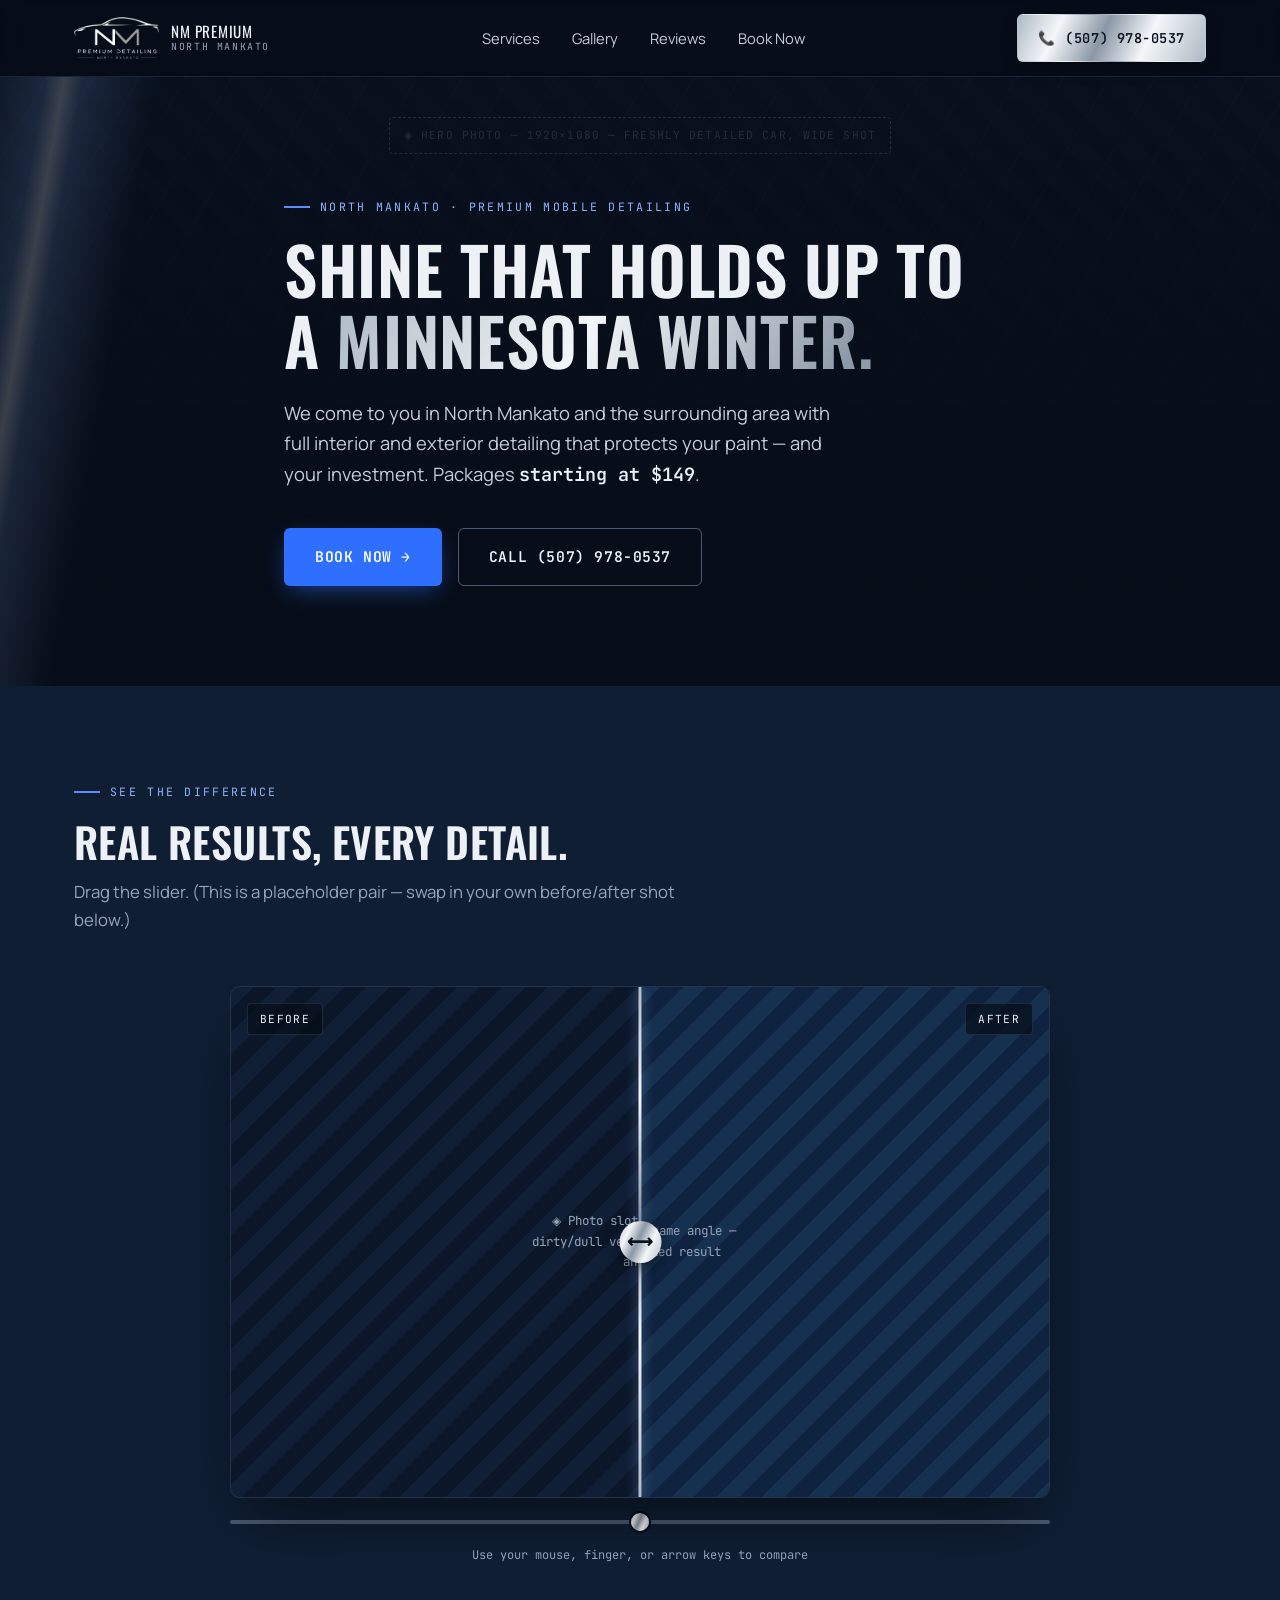
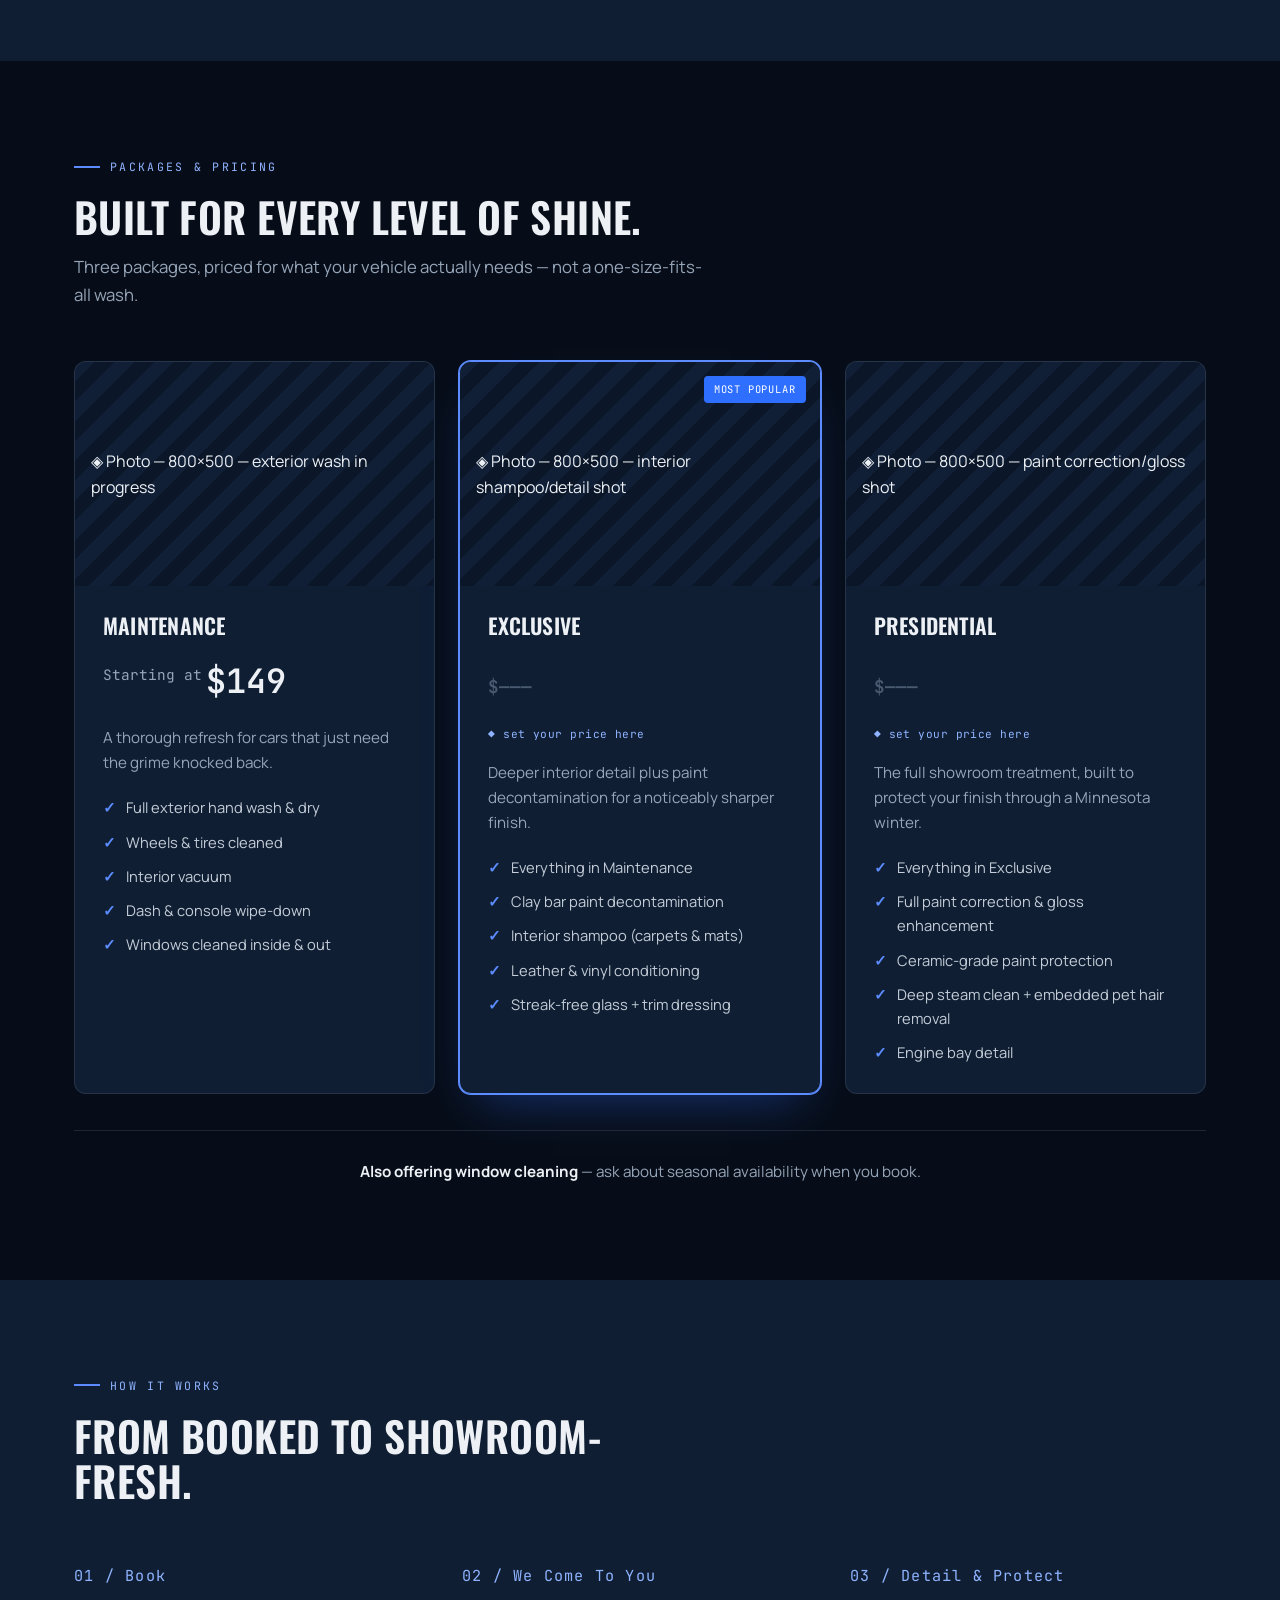
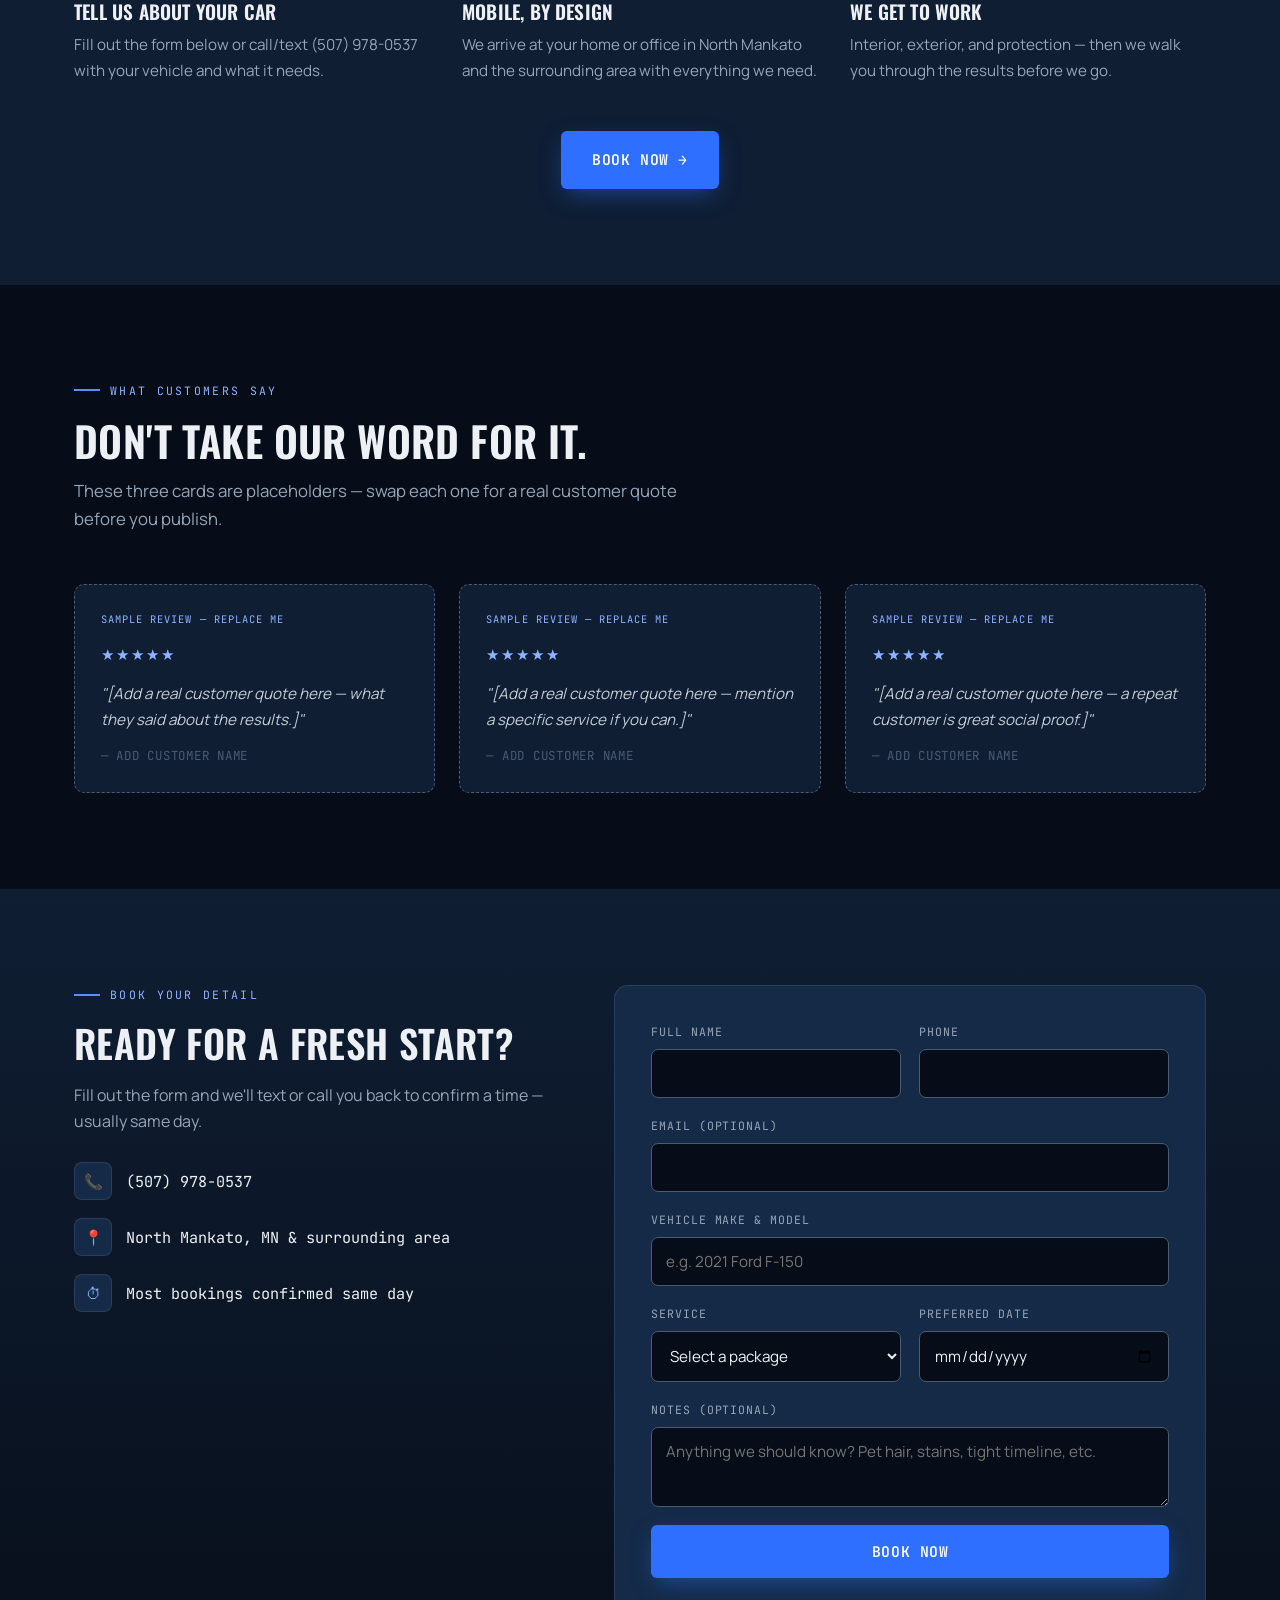
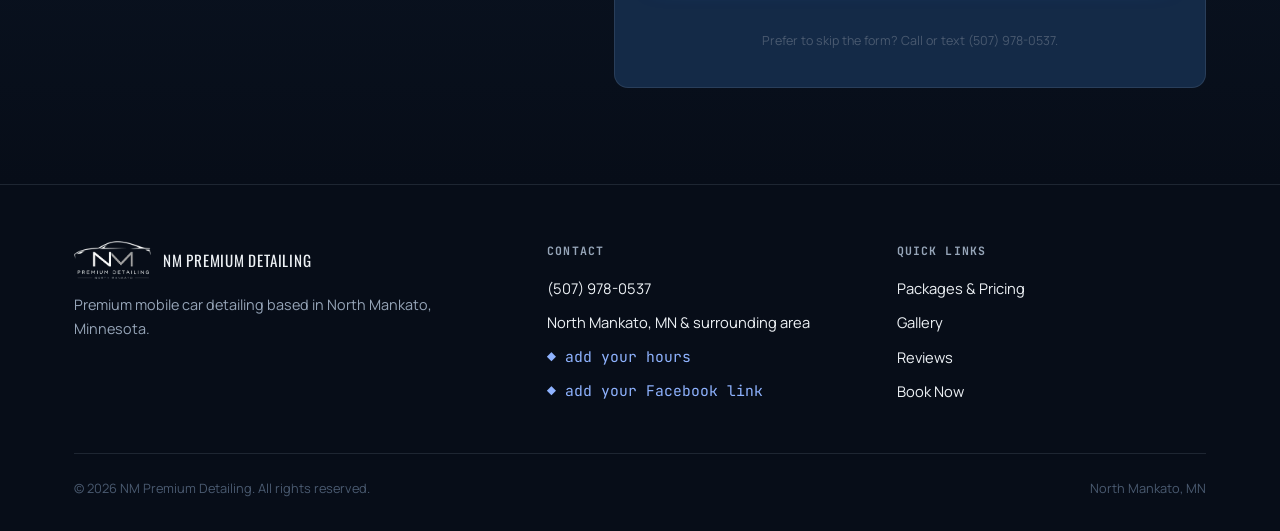
==== index.html @ 2930bc3b "Add files via upload" ====
<!DOCTYPE html>
<html lang="en">
<head>
<meta charset="UTF-8">
<meta name="viewport" content="width=device-width, initial-scale=1.0">
<title>NM Premium Detailing | North Mankato's Premium Mobile Car Detailing</title>
<meta name="description" content="Premium mobile car detailing in North Mankato, MN. Interior, exterior, and full detail packages built to protect your paint through Minnesota winters. Starting at $149.">
<link rel="icon" type="image/x-icon" href="/favicon.ico">
<link rel="icon" type="image/png" sizes="32x32" href="/favicon-32x32.png">
<link rel="icon" type="image/png" sizes="16x16" href="/favicon-16x16.png">
<link rel="apple-touch-icon" sizes="180x180" href="/apple-touch-icon.png">
<link rel="preconnect" href="https://fonts.googleapis.com">
<link rel="preconnect" href="https://fonts.gstatic.com" crossorigin>
<link href="https://fonts.googleapis.com/css2?family=Oswald:wght@500;600;700&family=Manrope:wght@400;500;600;700;800&family=JetBrains+Mono:wght@400;500;600&display=swap" rel="stylesheet">
<style>
  :root{
    --bg-deep:#070D18;
    --bg-panel:#0F1E33;
    --bg-panel-2:#142A47;
    --chrome-100:#EDF1F5;
    --chrome-300:#C4CDD8;
    --chrome-400:#96A5B8;
    --chrome-600:#4A5A70;
    --blue-500:#2F6FFF;
    --blue-400:#5C8CFF;
    --blue-300:#8FB3FF;
    --border:rgba(150,165,184,0.16);
    --chrome-grad:linear-gradient(115deg,#AEB9C4 0%,#F4F7F9 22%,#8B97A6 45%,#F4F7F9 68%,#AEB9C4 100%);
    --font-display:'Oswald',sans-serif;
    --font-body:'Manrope',sans-serif;
    --font-mono:'JetBrains Mono',monospace;
  }
  *{margin:0;padding:0;box-sizing:border-box;}
  html{scroll-behavior:smooth;}
  body{
    background:var(--bg-deep);
    color:var(--chrome-100);
    font-family:var(--font-body);
    line-height:1.65;
    -webkit-font-smoothing:antialiased;
    overflow-x:hidden;
  }
  img{max-width:100%;display:block;}
  a{color:inherit;text-decoration:none;}
  ul{list-style:none;}
  .container{max-width:1180px;margin:0 auto;padding:0 24px;}
  section{padding:96px 0;position:relative;}
  @media (max-width:720px){ section{padding:64px 0;} }

  h1,h2,h3{font-family:var(--font-display);text-transform:uppercase;font-weight:600;line-height:1.08;letter-spacing:0.01em;}
  .eyebrow{
    font-family:var(--font-mono);font-size:0.72rem;letter-spacing:0.2em;text-transform:uppercase;
    color:var(--blue-300);display:flex;align-items:center;gap:10px;margin-bottom:18px;
  }
  .eyebrow::before{content:'';width:26px;height:2px;background:var(--blue-400);flex-shrink:0;}
  .section-head{max-width:640px;margin-bottom:52px;}
  .section-head h2{font-size:clamp(1.7rem,3.6vw,2.6rem);margin-bottom:14px;}
  .section-head p{color:var(--chrome-400);font-size:1.05rem;}
  .chrome-text{
    background:var(--chrome-grad);background-size:220% 100%;-webkit-background-clip:text;background-clip:text;color:transparent;
    animation:chromeShift 7s ease-in-out infinite;
  }
  @keyframes chromeShift{0%,100%{background-position:0% 50%;}50%{background-position:100% 50%;}}

  :focus-visible{outline:2px solid var(--blue-400);outline-offset:3px;}

  /* ---------- BUTTONS ---------- */
  .btn{
    font-family:var(--font-mono);font-size:0.92rem;font-weight:600;letter-spacing:0.04em;text-transform:uppercase;
    padding:16px 30px;border-radius:6px;border:1px solid transparent;cursor:pointer;display:inline-flex;align-items:center;gap:10px;
    position:relative;overflow:hidden;transition:transform .18s ease,box-shadow .18s ease;white-space:nowrap;
  }
  .btn::after{
    content:'';position:absolute;top:0;left:-120%;width:60%;height:100%;
    background:linear-gradient(115deg,transparent,rgba(255,255,255,0.35),transparent);
    transform:skewX(-20deg);transition:left .55s ease;
  }
  .btn:hover::after{left:130%;}
  .btn-primary{background:var(--blue-500);color:#fff;box-shadow:0 8px 24px -6px rgba(47,111,255,0.55);}
  .btn-primary:hover{transform:translateY(-2px);box-shadow:0 12px 28px -6px rgba(47,111,255,0.7);}
  .btn-chrome{background:var(--chrome-grad);color:#0B1220;box-shadow:0 8px 20px -8px rgba(0,0,0,0.5);}
  .btn-chrome:hover{transform:translateY(-2px);}
  .btn-outline{background:transparent;color:var(--chrome-100);border-color:var(--chrome-600);}
  .btn-outline:hover{border-color:var(--blue-400);color:var(--blue-300);}
  .btn-block{width:100%;justify-content:center;}

  /* ---------- HEADER ---------- */
  header{
    position:sticky;top:0;z-index:100;background:rgba(7,13,24,0.88);backdrop-filter:blur(10px);
    border-bottom:1px solid var(--border);
  }
  .nav{display:flex;align-items:center;justify-content:space-between;padding:14px 24px;max-width:1180px;margin:0 auto;gap:20px;}
  .brand{display:flex;align-items:center;gap:12px;}
  .brand img{height:42px;width:auto;}
  .brand-name{font-family:var(--font-display);font-size:0.95rem;letter-spacing:0.05em;text-transform:uppercase;line-height:1.1;}
  .brand-name span{display:block;font-family:var(--font-mono);font-size:0.62rem;color:var(--chrome-400);letter-spacing:0.16em;text-transform:uppercase;margin-top:2px;}
  .nav-links{display:flex;gap:32px;font-size:0.92rem;color:var(--chrome-300);}
  .nav-links a:hover{color:var(--blue-300);}
  .nav-cta{display:flex;align-items:center;}
  .nav-cta .btn{padding:12px 20px;font-size:0.85rem;}
  @media (max-width:800px){ .nav-links{display:none;} }
  @media (max-width:480px){ .brand-name{display:none;} .nav-cta .btn span.full{display:none;} }

  /* ---------- HERO ---------- */
  .hero{
    padding:120px 0 100px;position:relative;
    background:
      linear-gradient(180deg,rgba(7,13,24,0.55) 0%,rgba(7,13,24,0.92) 75%,var(--bg-deep) 100%),
      repeating-linear-gradient(120deg,rgba(255,255,255,0.02) 0 2px,transparent 2px 40px);
    overflow:hidden;
  }
  .hero-photo-slot{
    position:absolute;inset:0;z-index:-1;
    background:
      linear-gradient(180deg,rgba(7,13,24,0.35),rgba(7,13,24,0.95)),
      repeating-linear-gradient(45deg,#0B1729 0 18px,#0D1B30 18px 36px);
    display:flex;align-items:flex-start;justify-content:center;padding-top:40px;
  }
  .hero-photo-slot .slot-label{
    font-family:var(--font-mono);font-size:0.7rem;letter-spacing:0.1em;color:var(--chrome-600);
    border:1px dashed var(--chrome-600);padding:8px 14px;border-radius:4px;text-transform:uppercase;
  }
  .hero::before{
    content:'';position:absolute;top:-20%;left:-30%;width:60%;height:160%;
    background:linear-gradient(100deg,transparent 40%,rgba(143,179,255,0.14) 48%,rgba(237,241,245,0.22) 50%,rgba(143,179,255,0.14) 52%,transparent 60%);
    animation:sweep 8s ease-in-out infinite;pointer-events:none;
  }
  @keyframes sweep{0%{transform:translateX(-20%) rotate(8deg);}50%{transform:translateX(160%) rotate(8deg);}100%{transform:translateX(-20%) rotate(8deg);}}
  @media (prefers-reduced-motion:reduce){ .hero::before,.chrome-text{animation:none;} }
  .hero-inner{max-width:760px;}
  .hero h1{font-size:clamp(2.3rem,5.6vw,4.1rem);margin-bottom:22px;}
  .hero-sub{font-size:1.15rem;color:var(--chrome-300);max-width:560px;margin-bottom:38px;}
  .hero-sub strong{color:var(--chrome-100);font-family:var(--font-mono);font-weight:600;}
  .hero-actions{display:flex;gap:16px;flex-wrap:wrap;}

  /* ---------- BEFORE/AFTER ---------- */
  .ba-wrap{background:var(--bg-panel);}
  .ba-slider{max-width:820px;margin:0 auto;}
  .ba-frame{
    position:relative;aspect-ratio:16/10;border-radius:10px;overflow:hidden;border:1px solid var(--border);
    box-shadow:0 30px 60px -20px rgba(0,0,0,0.6);
  }
  .ba-img{position:absolute;inset:0;display:flex;align-items:center;justify-content:center;text-align:center;padding:20px;}
  .ba-before{background:repeating-linear-gradient(135deg,#101F36 0 16px,#0B1729 16px 32px);}
  .ba-after{background:repeating-linear-gradient(135deg,#16304F 0 16px,#0F2340 16px 32px);}
  .ba-tag{
    position:absolute;top:16px;font-family:var(--font-mono);font-size:0.7rem;letter-spacing:0.12em;
    background:rgba(7,13,24,0.7);border:1px solid var(--border);padding:6px 12px;border-radius:4px;
  }
  .ba-before .ba-tag{left:16px;}
  .ba-after .ba-tag{right:16px;}
  .ba-caption{font-family:var(--font-mono);font-size:0.78rem;color:var(--chrome-400);max-width:220px;}
  .ba-after{clip-path:inset(0 0 0 50%);}
  .ba-handle{
    position:absolute;top:0;bottom:0;left:50%;width:3px;background:var(--chrome-grad);
    transform:translateX(-50%);pointer-events:none;box-shadow:0 0 12px rgba(143,179,255,0.6);
  }
  .ba-handle::after{
    content:'⟷';position:absolute;top:50%;left:50%;transform:translate(-50%,-50%);
    width:42px;height:42px;background:var(--chrome-grad);color:#0B1220;border-radius:50%;
    display:flex;align-items:center;justify-content:center;font-size:1.1rem;font-weight:700;
    box-shadow:0 6px 16px rgba(0,0,0,0.5);
  }
  .ba-range{
    width:100%;margin-top:22px;-webkit-appearance:none;appearance:none;height:4px;border-radius:4px;
    background:var(--chrome-600);outline:none;cursor:ew-resize;
  }
  .ba-range::-webkit-slider-thumb{-webkit-appearance:none;width:22px;height:22px;border-radius:50%;background:var(--chrome-grad);border:2px solid var(--bg-deep);cursor:ew-resize;}
  .ba-range::-moz-range-thumb{width:22px;height:22px;border-radius:50%;background:var(--chrome-300);border:2px solid var(--bg-deep);cursor:ew-resize;}
  .ba-hint{text-align:center;font-family:var(--font-mono);font-size:0.75rem;color:var(--chrome-400);margin-top:14px;}

  /* ---------- PRICING ---------- */
  .tiers{display:grid;grid-template-columns:repeat(3,1fr);gap:24px;}
  @media (max-width:900px){ .tiers{grid-template-columns:1fr;max-width:440px;margin:0 auto;} }
  .tier{
    background:var(--bg-panel);border:1px solid var(--border);border-radius:12px;overflow:hidden;
    display:flex;flex-direction:column;transition:transform .2s ease,border-color .2s ease;
  }
  .tier:hover{transform:translateY(-4px);border-color:var(--chrome-600);}
  .tier-featured{border-color:var(--blue-400);box-shadow:0 0 0 1px var(--blue-400),0 24px 48px -20px rgba(47,111,255,0.4);}
  .tier-photo{
    aspect-ratio:16/10;background:repeating-linear-gradient(135deg,#101F36 0 14px,#0B1729 14px 28px);
    display:flex;align-items:center;justify-content:center;padding:16px;position:relative;
  }
  .tier-badge{
    position:absolute;top:14px;right:14px;background:var(--blue-500);color:#fff;font-family:var(--font-mono);
    font-size:0.65rem;letter-spacing:0.08em;padding:5px 10px;border-radius:4px;text-transform:uppercase;
  }
  .tier-body{padding:28px;display:flex;flex-direction:column;flex:1;gap:16px;}
  .tier-name{font-size:1.35rem;}
  .tier-price{font-family:var(--font-mono);font-size:2.1rem;font-weight:600;color:var(--chrome-100);}
  .tier-price sup{font-size:0.9rem;color:var(--chrome-400);font-weight:400;margin-right:4px;}
  .tier-price .set-price{font-size:1.1rem;color:var(--chrome-600);}
  .price-note{font-family:var(--font-mono);font-size:0.7rem;color:var(--blue-300);letter-spacing:0.04em;}
  .tier-desc{color:var(--chrome-400);font-size:0.95rem;}
  .tier-list{display:flex;flex-direction:column;gap:10px;margin-top:4px;flex:1;}
  .tier-list li{font-size:0.92rem;color:var(--chrome-300);display:flex;gap:10px;align-items:flex-start;}
  .tier-list li::before{content:'✓';color:var(--blue-400);font-weight:700;flex-shrink:0;}
  .addon-note{
    margin-top:36px;text-align:center;color:var(--chrome-400);font-size:0.95rem;
    border-top:1px solid var(--border);padding-top:28px;
  }
  .addon-note strong{color:var(--chrome-100);}

  /* ---------- PROCESS ---------- */
  .process-wrap{background:var(--bg-panel);}
  .process-grid{display:grid;grid-template-columns:repeat(3,1fr);gap:32px;}
  @media (max-width:800px){ .process-grid{grid-template-columns:1fr;} }
  .process-step{position:relative;padding-top:8px;}
  .process-num{font-family:var(--font-mono);font-size:0.95rem;color:var(--blue-300);letter-spacing:0.08em;margin-bottom:14px;display:block;}
  .process-step h3{font-size:1.2rem;margin-bottom:10px;}
  .process-step p{color:var(--chrome-400);font-size:0.95rem;}

  /* ---------- TESTIMONIALS ---------- */
  .testi-grid{display:grid;grid-template-columns:repeat(3,1fr);gap:24px;}
  @media (max-width:900px){ .testi-grid{grid-template-columns:1fr;max-width:440px;margin:0 auto;} }
  .testi-card{
    background:var(--bg-panel);border:1px dashed var(--chrome-600);border-radius:10px;padding:26px;
    display:flex;flex-direction:column;gap:14px;
  }
  .testi-stars{color:var(--blue-300);letter-spacing:2px;font-size:0.95rem;}
  .testi-quote{color:var(--chrome-300);font-size:0.95rem;font-style:italic;}
  .testi-name{font-family:var(--font-mono);font-size:0.78rem;color:var(--chrome-600);text-transform:uppercase;letter-spacing:0.06em;}
  .testi-flag{font-family:var(--font-mono);font-size:0.65rem;color:var(--blue-300);letter-spacing:0.1em;text-transform:uppercase;}

  /* ---------- BOOKING FORM ---------- */
  .book-wrap{background:linear-gradient(180deg,var(--bg-panel) 0%,var(--bg-deep) 100%);}
  .book-grid{display:grid;grid-template-columns:0.9fr 1.1fr;gap:56px;align-items:start;}
  @media (max-width:860px){ .book-grid{grid-template-columns:1fr;} }
  .book-info h2{font-size:clamp(1.7rem,3.6vw,2.4rem);margin-bottom:18px;}
  .book-info p{color:var(--chrome-400);margin-bottom:28px;}
  .book-info-row{display:flex;align-items:center;gap:14px;margin-bottom:18px;font-family:var(--font-mono);font-size:0.95rem;}
  .book-info-row .ic{
    width:38px;height:38px;border-radius:8px;background:var(--bg-panel-2);border:1px solid var(--border);
    display:flex;align-items:center;justify-content:center;flex-shrink:0;color:var(--blue-300);
  }
  form.book-form{
    background:var(--bg-panel-2);border:1px solid var(--border);border-radius:14px;padding:36px;
    display:flex;flex-direction:column;gap:18px;
  }
  .form-row{display:grid;grid-template-columns:1fr 1fr;gap:18px;}
  @media (max-width:520px){ .form-row{grid-template-columns:1fr;} }
  .field{display:flex;flex-direction:column;gap:8px;}
  .field label{font-family:var(--font-mono);font-size:0.72rem;letter-spacing:0.08em;text-transform:uppercase;color:var(--chrome-400);}
  .field input,.field select,.field textarea{
    background:var(--bg-deep);border:1px solid var(--chrome-600);border-radius:7px;padding:13px 14px;
    color:var(--chrome-100);font-family:var(--font-body);font-size:0.95rem;
  }
  .field input:focus,.field select:focus,.field textarea:focus{border-color:var(--blue-400);}
  .field textarea{resize:vertical;min-height:80px;}
  .form-note{font-size:0.78rem;color:var(--chrome-600);text-align:center;}
  .form-status{font-family:var(--font-mono);font-size:0.85rem;text-align:center;min-height:1.2em;}
  .form-status.ok{color:#7CD9A0;}
  .form-status.err{color:#FF8A8A;}

  /* ---------- FOOTER ---------- */
  footer{border-top:1px solid var(--border);padding:56px 0 32px;background:var(--bg-deep);}
  .foot-grid{display:grid;grid-template-columns:1.4fr 1fr 1fr;gap:40px;margin-bottom:40px;}
  @media (max-width:720px){ .foot-grid{grid-template-columns:1fr;gap:32px;} }
  .foot-brand{display:flex;align-items:center;gap:12px;margin-bottom:14px;}
  .foot-brand img{height:38px;}
  .foot-brand span{font-family:var(--font-display);text-transform:uppercase;font-size:0.95rem;letter-spacing:0.05em;}
  footer p{color:var(--chrome-400);font-size:0.9rem;}
  footer h4{font-family:var(--font-mono);font-size:0.72rem;letter-spacing:0.1em;text-transform:uppercase;color:var(--chrome-400);margin-bottom:16px;}
  footer .foot-links li{margin-bottom:10px;font-size:0.92rem;}
  footer .foot-links a:hover{color:var(--blue-300);}
  .foot-todo{color:var(--blue-300);font-family:var(--font-mono);font-size:0.8rem;}
  .foot-bottom{border-top:1px solid var(--border);padding-top:24px;font-size:0.8rem;color:var(--chrome-600);display:flex;justify-content:space-between;flex-wrap:wrap;gap:10px;}
</style>
</head>
<body>

<header>
  <div class="nav">
    <a href="#top" class="brand">
      <img src="[data-uri]" alt="NM Premium Detailing logo">
      <span class="brand-name">NM Premium<span>North Mankato</span></span>
    </a>
    <nav class="nav-links" aria-label="Primary">
      <a href="#services">Services</a>
      <a href="#before-after">Gallery</a>
      <a href="#reviews">Reviews</a>
      <a href="#book">Book Now</a>
    </nav>
    <div class="nav-cta">
      <a class="btn btn-chrome" href="tel:5079780537">📞 <span class="full">(507) 978-0537</span></a>
    </div>
  </div>
</header>

<main id="top">

  <!-- ================= HERO ================= -->
  <section class="hero">
    <div class="hero-photo-slot" aria-hidden="true">
      <span class="slot-label">◈ Hero photo — 1920×1080 — freshly detailed car, wide shot</span>
    </div>
    <div class="container hero-inner">
      <div class="eyebrow">North Mankato · Premium Mobile Detailing</div>
      <h1>Shine That Holds Up To A <span class="chrome-text">Minnesota Winter.</span></h1>
      <p class="hero-sub">We come to you in North Mankato and the surrounding area with full interior and exterior detailing that protects your paint — and your investment. Packages <strong>starting at $149</strong>.</p>
      <div class="hero-actions">
        <a href="#book" class="btn btn-primary">Book Now →</a>
        <a href="tel:5079780537" class="btn btn-outline">Call (507) 978-0537</a>
      </div>
    </div>
  </section>

  <!-- ================= BEFORE / AFTER ================= -->
  <section class="ba-wrap" id="before-after">
    <div class="container">
      <div class="section-head">
        <div class="eyebrow">See The Difference</div>
        <h2>Real Results, Every Detail.</h2>
        <p>Drag the slider. (This is a placeholder pair — swap in your own before/after shot below.)</p>
      </div>
      <div class="ba-slider">
        <div class="ba-frame">
          <div class="ba-img ba-before">
            <span class="ba-tag">BEFORE</span>
            <span class="ba-caption">◈ Photo slot — 1200×750 — dirty/dull vehicle, straight-on angle</span>
          </div>
          <div class="ba-img ba-after" id="baAfter">
            <span class="ba-tag">AFTER</span>
            <span class="ba-caption">◈ Photo slot — same angle — freshly detailed result</span>
          </div>
          <div class="ba-handle" id="baHandle"></div>
        </div>
        <input type="range" min="0" max="100" value="50" class="ba-range" id="baRange" aria-label="Drag to compare before and after photos">
        <p class="ba-hint">Use your mouse, finger, or arrow keys to compare</p>
      </div>
    </div>
  </section>

  <!-- ================= PRICING / SERVICES ================= -->
  <section id="services">
    <div class="container">
      <div class="section-head">
        <div class="eyebrow">Packages &amp; Pricing</div>
        <h2>Built For Every Level Of Shine.</h2>
        <p>Three packages, priced for what your vehicle actually needs — not a one-size-fits-all wash.</p>
      </div>
      <div class="tiers">

        <div class="tier">
          <div class="tier-photo"><span class="slot-label">◈ Photo — 800×500 — exterior wash in progress</span></div>
          <div class="tier-body">
            <h3 class="tier-name">Maintenance</h3>
            <div class="tier-price"><sup>Starting at</sup>$149</div>
            <p class="tier-desc">A thorough refresh for cars that just need the grime knocked back.</p>
            <ul class="tier-list">
              <li>Full exterior hand wash &amp; dry</li>
              <li>Wheels &amp; tires cleaned</li>
              <li>Interior vacuum</li>
              <li>Dash &amp; console wipe-down</li>
              <li>Windows cleaned inside &amp; out</li>
            </ul>
          </div>
        </div>

        <div class="tier tier-featured">
          <div class="tier-photo">
            <span class="tier-badge">Most Popular</span>
            <span class="slot-label">◈ Photo — 800×500 — interior shampoo/detail shot</span>
          </div>
          <div class="tier-body">
            <h3 class="tier-name">Exclusive</h3>
            <div class="tier-price"><span class="set-price">$———</span></div>
            <div class="price-note">◆ set your price here</div>
            <p class="tier-desc">Deeper interior detail plus paint decontamination for a noticeably sharper finish.</p>
            <ul class="tier-list">
              <li>Everything in Maintenance</li>
              <li>Clay bar paint decontamination</li>
              <li>Interior shampoo (carpets &amp; mats)</li>
              <li>Leather &amp; vinyl conditioning</li>
              <li>Streak-free glass + trim dressing</li>
            </ul>
          </div>
        </div>

        <div class="tier">
          <div class="tier-photo"><span class="slot-label">◈ Photo — 800×500 — paint correction/gloss shot</span></div>
          <div class="tier-body">
            <h3 class="tier-name">Presidential</h3>
            <div class="tier-price"><span class="set-price">$———</span></div>
            <div class="price-note">◆ set your price here</div>
            <p class="tier-desc">The full showroom treatment, built to protect your finish through a Minnesota winter.</p>
            <ul class="tier-list">
              <li>Everything in Exclusive</li>
              <li>Full paint correction &amp; gloss enhancement</li>
              <li>Ceramic-grade paint protection</li>
              <li>Deep steam clean + embedded pet hair removal</li>
              <li>Engine bay detail</li>
            </ul>
          </div>
        </div>

      </div>
      <p class="addon-note"><strong>Also offering window cleaning</strong> — ask about seasonal availability when you book.</p>
    </div>
  </section>

  <!-- ================= PROCESS ================= -->
  <section class="process-wrap">
    <div class="container">
      <div class="section-head">
        <div class="eyebrow">How It Works</div>
        <h2>From Booked To Showroom-Fresh.</h2>
      </div>
      <div class="process-grid">
        <div class="process-step">
          <span class="process-num">01 / Book</span>
          <h3>Tell Us About Your Car</h3>
          <p>Fill out the form below or call/text (507) 978-0537 with your vehicle and what it needs.</p>
        </div>
        <div class="process-step">
          <span class="process-num">02 / We Come To You</span>
          <h3>Mobile, By Design</h3>
          <p>We arrive at your home or office in North Mankato and the surrounding area with everything we need.</p>
        </div>
        <div class="process-step">
          <span class="process-num">03 / Detail &amp; Protect</span>
          <h3>We Get To Work</h3>
          <p>Interior, exterior, and protection — then we walk you through the results before we go.</p>
        </div>
      </div>
      <div style="text-align:center;margin-top:48px;">
        <a href="#book" class="btn btn-primary">Book Now →</a>
      </div>
    </div>
  </section>

  <!-- ================= TESTIMONIALS ================= -->
  <section id="reviews">
    <div class="container">
      <div class="section-head">
        <div class="eyebrow">What Customers Say</div>
        <h2>Don't Take Our Word For It.</h2>
        <p>These three cards are placeholders — swap each one for a real customer quote before you publish.</p>
      </div>
      <div class="testi-grid">
        <div class="testi-card">
          <span class="testi-flag">Sample review — replace me</span>
          <div class="testi-stars">★★★★★</div>
          <p class="testi-quote">"[Add a real customer quote here — what they said about the results.]"</p>
          <div class="testi-name">— Add Customer Name</div>
        </div>
        <div class="testi-card">
          <span class="testi-flag">Sample review — replace me</span>
          <div class="testi-stars">★★★★★</div>
          <p class="testi-quote">"[Add a real customer quote here — mention a specific service if you can.]"</p>
          <div class="testi-name">— Add Customer Name</div>
        </div>
        <div class="testi-card">
          <span class="testi-flag">Sample review — replace me</span>
          <div class="testi-stars">★★★★★</div>
          <p class="testi-quote">"[Add a real customer quote here — a repeat customer is great social proof.]"</p>
          <div class="testi-name">— Add Customer Name</div>
        </div>
      </div>
    </div>
  </section>

  <!-- ================= BOOKING FORM ================= -->
  <section class="book-wrap" id="book">
    <div class="container">
      <div class="book-grid">
        <div class="book-info">
          <div class="eyebrow">Book Your Detail</div>
          <h2>Ready For A Fresh Start?</h2>
          <p>Fill out the form and we'll text or call you back to confirm a time — usually same day.</p>
          <div class="book-info-row"><span class="ic">📞</span> <a href="tel:5079780537">(507) 978-0537</a></div>
          <div class="book-info-row"><span class="ic">📍</span> North Mankato, MN &amp; surrounding area</div>
          <div class="book-info-row"><span class="ic">⏱</span> Most bookings confirmed same day</div>
        </div>

        <form class="book-form" id="bookForm">
          <div class="form-row">
            <div class="field">
              <label for="fName">Full Name</label>
              <input id="fName" name="name" type="text" required autocomplete="name">
            </div>
            <div class="field">
              <label for="fPhone">Phone</label>
              <input id="fPhone" name="phone" type="tel" required autocomplete="tel">
            </div>
          </div>
          <div class="field">
            <label for="fEmail">Email (optional)</label>
            <input id="fEmail" name="email" type="email" autocomplete="email">
          </div>
          <div class="field">
            <label for="fVehicle">Vehicle Make &amp; Model</label>
            <input id="fVehicle" name="vehicle" type="text" placeholder="e.g. 2021 Ford F-150" required>
          </div>
          <div class="form-row">
            <div class="field">
              <label for="fService">Service</label>
              <select id="fService" name="service" required>
                <option value="">Select a package</option>
                <option>Maintenance</option>
                <option>Exclusive</option>
                <option>Presidential</option>
                <option>Window Cleaning</option>
                <option>Not sure yet</option>
              </select>
            </div>
            <div class="field">
              <label for="fDate">Preferred Date</label>
              <input id="fDate" name="date" type="date">
            </div>
          </div>
          <div class="field">
            <label for="fNotes">Notes (optional)</label>
            <textarea id="fNotes" name="notes" placeholder="Anything we should know? Pet hair, stains, tight timeline, etc."></textarea>
          </div>
          <button type="submit" class="btn btn-primary btn-block">Book Now</button>
          <p class="form-status" id="formStatus"></p>
          <p class="form-note">Prefer to skip the form? Call or text (507) 978-0537.</p>
        </form>
      </div>
    </div>
  </section>

</main>

<footer>
  <div class="container">
    <div class="foot-grid">
      <div>
        <div class="foot-brand">
          <img src="[data-uri]" alt="NM Premium Detailing logo">
          <span>NM Premium Detailing</span>
        </div>
        <p>Premium mobile car detailing based in North Mankato, Minnesota.</p>
      </div>
      <div>
        <h4>Contact</h4>
        <ul class="foot-links">
          <li><a href="tel:5079780537">(507) 978-0537</a></li>
          <li>North Mankato, MN &amp; surrounding area</li>
          <li class="foot-todo">◆ add your hours</li>
          <li class="foot-todo">◆ add your Facebook link</li>
        </ul>
      </div>
      <div>
        <h4>Quick Links</h4>
        <ul class="foot-links">
          <li><a href="#services">Packages &amp; Pricing</a></li>
          <li><a href="#before-after">Gallery</a></li>
          <li><a href="#reviews">Reviews</a></li>
          <li><a href="#book">Book Now</a></li>
        </ul>
      </div>
    </div>
    <div class="foot-bottom">
      <span>© 2026 NM Premium Detailing. All rights reserved.</span>
      <span>North Mankato, MN</span>
    </div>
  </div>
</footer>

<script>
  // Before/after slider
  (function(){
    const range = document.getElementById('baRange');
    const after = document.getElementById('baAfter');
    const handle = document.getElementById('baHandle');
    function update(v){
      after.style.clipPath = `inset(0 0 0 ${v}%)`;
      handle.style.left = v + '%';
    }
    range.addEventListener('input', e => update(e.target.value));
    update(50);
  })();

  // Booking form — Formspree submit (replace YOUR_FORM_ID below)
  (function(){
    const form = document.getElementById('bookForm');
    const status = document.getElementById('formStatus');
    const ENDPOINT = 'https://formspree.io/f/YOUR_FORM_ID';

    form.addEventListener('submit', async function(e){
      e.preventDefault();
      status.textContent = 'Sending…';
      status.className = 'form-status';
      try{
        const res = await fetch(ENDPOINT, {
          method: 'POST',
          headers: { 'Accept': 'application/json' },
          body: new FormData(form)
        });
        if(res.ok){
          status.textContent = "Thanks — we'll be in touch shortly to confirm.";
          status.className = 'form-status ok';
          form.reset();
        } else {
          throw new Error('Form endpoint not set up yet');
        }
      } catch(err){
        status.textContent = 'Form is not connected yet — please call/text (507) 978-0537 for now.';
        status.className = 'form-status err';
      }
    });
  })();
</script>

</body>
</html>
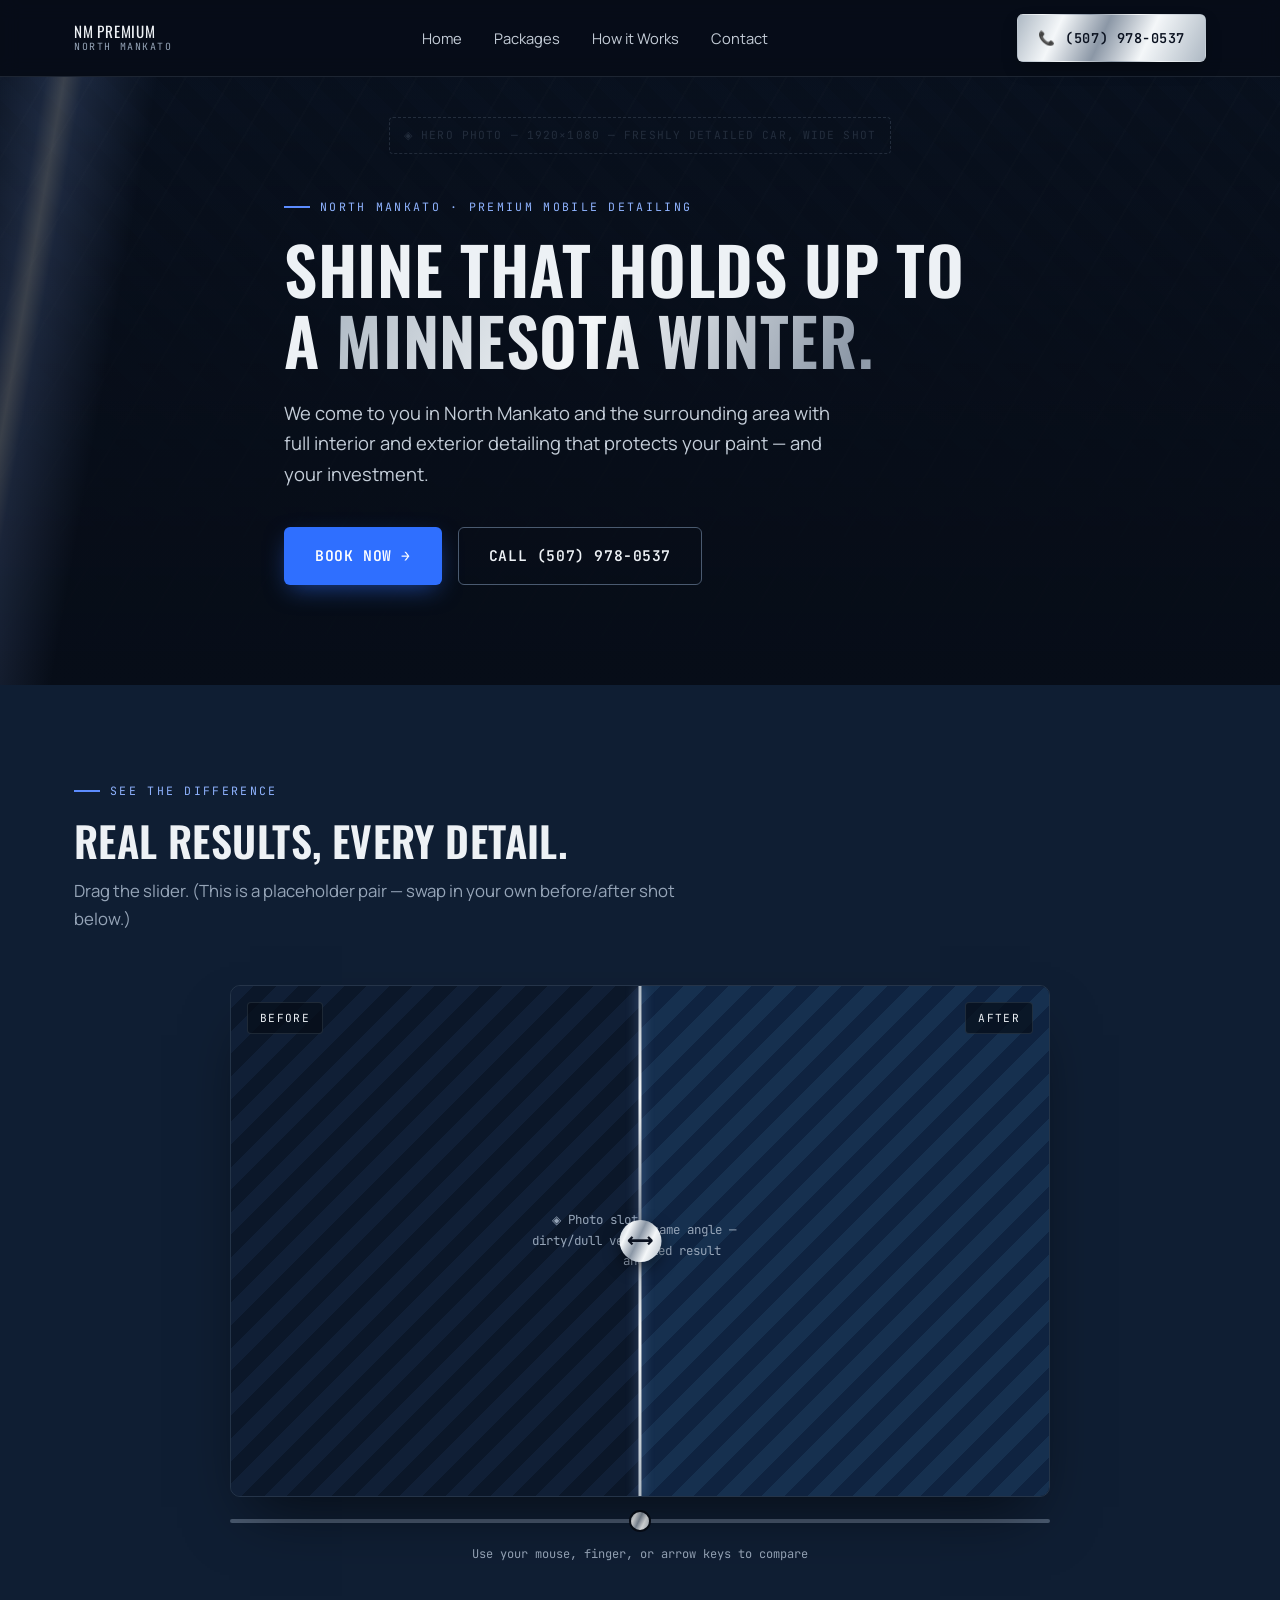
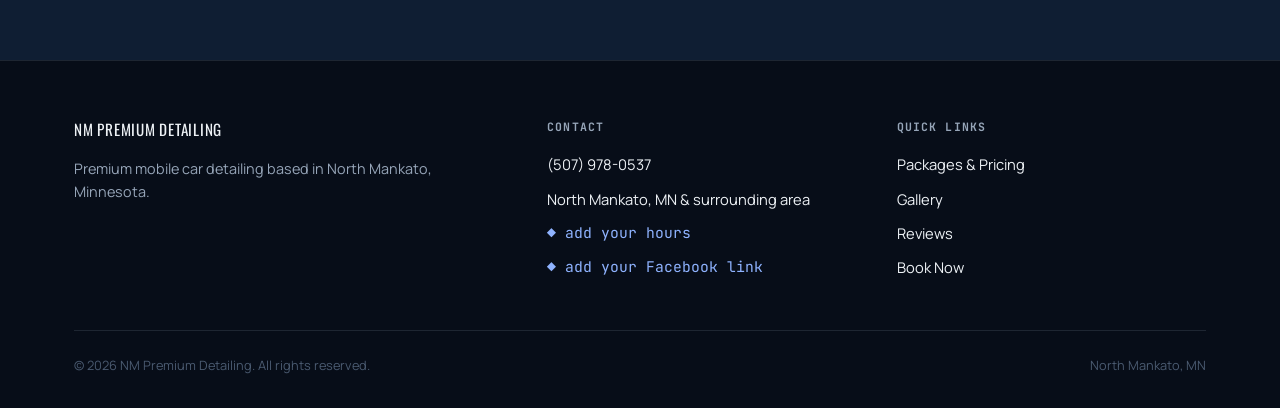
==== commit 03288005: "split site into pages: add index, packages, process, contact, footer partial, extracted CSS and JS" ====
--- a/index.html
+++ b/index.html
@@ -1,609 +1,81 @@
 <!DOCTYPE html>
 <html lang="en">
 <head>
-<meta charset="UTF-8">
-<meta name="viewport" content="width=device-width, initial-scale=1.0">
-<title>NM Premium Detailing | North Mankato's Premium Mobile Car Detailing</title>
-<meta name="description" content="Premium mobile car detailing in North Mankato, MN. Interior, exterior, and full detail packages built to protect your paint through Minnesota winters. Starting at $149.">
-<link rel="icon" type="image/x-icon" href="/favicon.ico">
-<link rel="icon" type="image/png" sizes="32x32" href="/favicon-32x32.png">
-<link rel="icon" type="image/png" sizes="16x16" href="/favicon-16x16.png">
-<link rel="apple-touch-icon" sizes="180x180" href="/apple-touch-icon.png">
-<link rel="preconnect" href="https://fonts.googleapis.com">
-<link rel="preconnect" href="https://fonts.gstatic.com" crossorigin>
-<link href="https://fonts.googleapis.com/css2?family=Oswald:wght@500;600;700&family=Manrope:wght@400;500;600;700;800&family=JetBrains+Mono:wght@400;500;600&display=swap" rel="stylesheet">
-<style>
-  :root{
-    --bg-deep:#070D18;
-    --bg-panel:#0F1E33;
-    --bg-panel-2:#142A47;
-    --chrome-100:#EDF1F5;
-    --chrome-300:#C4CDD8;
-    --chrome-400:#96A5B8;
-    --chrome-600:#4A5A70;
-    --blue-500:#2F6FFF;
-    --blue-400:#5C8CFF;
-    --blue-300:#8FB3FF;
-    --border:rgba(150,165,184,0.16);
-    --chrome-grad:linear-gradient(115deg,#AEB9C4 0%,#F4F7F9 22%,#8B97A6 45%,#F4F7F9 68%,#AEB9C4 100%);
-    --font-display:'Oswald',sans-serif;
-    --font-body:'Manrope',sans-serif;
-    --font-mono:'JetBrains Mono',monospace;
-  }
-  *{margin:0;padding:0;box-sizing:border-box;}
-  html{scroll-behavior:smooth;}
-  body{
-    background:var(--bg-deep);
-    color:var(--chrome-100);
-    font-family:var(--font-body);
-    line-height:1.65;
-    -webkit-font-smoothing:antialiased;
-    overflow-x:hidden;
-  }
-  img{max-width:100%;display:block;}
-  a{color:inherit;text-decoration:none;}
-  ul{list-style:none;}
-  .container{max-width:1180px;margin:0 auto;padding:0 24px;}
-  section{padding:96px 0;position:relative;}
-  @media (max-width:720px){ section{padding:64px 0;} }
-
-  h1,h2,h3{font-family:var(--font-display);text-transform:uppercase;font-weight:600;line-height:1.08;letter-spacing:0.01em;}
-  .eyebrow{
-    font-family:var(--font-mono);font-size:0.72rem;letter-spacing:0.2em;text-transform:uppercase;
-    color:var(--blue-300);display:flex;align-items:center;gap:10px;margin-bottom:18px;
-  }
-  .eyebrow::before{content:'';width:26px;height:2px;background:var(--blue-400);flex-shrink:0;}
-  .section-head{max-width:640px;margin-bottom:52px;}
-  .section-head h2{font-size:clamp(1.7rem,3.6vw,2.6rem);margin-bottom:14px;}
-  .section-head p{color:var(--chrome-400);font-size:1.05rem;}
-  .chrome-text{
-    background:var(--chrome-grad);background-size:220% 100%;-webkit-background-clip:text;background-clip:text;color:transparent;
-    animation:chromeShift 7s ease-in-out infinite;
-  }
-  @keyframes chromeShift{0%,100%{background-position:0% 50%;}50%{background-position:100% 50%;}}
-
-  :focus-visible{outline:2px solid var(--blue-400);outline-offset:3px;}
-
-  /* ---------- BUTTONS ---------- */
-  .btn{
-    font-family:var(--font-mono);font-size:0.92rem;font-weight:600;letter-spacing:0.04em;text-transform:uppercase;
-    padding:16px 30px;border-radius:6px;border:1px solid transparent;cursor:pointer;display:inline-flex;align-items:center;gap:10px;
-    position:relative;overflow:hidden;transition:transform .18s ease,box-shadow .18s ease;white-space:nowrap;
-  }
-  .btn::after{
-    content:'';position:absolute;top:0;left:-120%;width:60%;height:100%;
-    background:linear-gradient(115deg,transparent,rgba(255,255,255,0.35),transparent);
-    transform:skewX(-20deg);transition:left .55s ease;
-  }
-  .btn:hover::after{left:130%;}
-  .btn-primary{background:var(--blue-500);color:#fff;box-shadow:0 8px 24px -6px rgba(47,111,255,0.55);}
-  .btn-primary:hover{transform:translateY(-2px);box-shadow:0 12px 28px -6px rgba(47,111,255,0.7);}
-  .btn-chrome{background:var(--chrome-grad);color:#0B1220;box-shadow:0 8px 20px -8px rgba(0,0,0,0.5);}
-  .btn-chrome:hover{transform:translateY(-2px);}
-  .btn-outline{background:transparent;color:var(--chrome-100);border-color:var(--chrome-600);}
-  .btn-outline:hover{border-color:var(--blue-400);color:var(--blue-300);}
-  .btn-block{width:100%;justify-content:center;}
-
-  /* ---------- HEADER ---------- */
-  header{
-    position:sticky;top:0;z-index:100;background:rgba(7,13,24,0.88);backdrop-filter:blur(10px);
-    border-bottom:1px solid var(--border);
-  }
-  .nav{display:flex;align-items:center;justify-content:space-between;padding:14px 24px;max-width:1180px;margin:0 auto;gap:20px;}
-  .brand{display:flex;align-items:center;gap:12px;}
-  .brand img{height:42px;width:auto;}
-  .brand-name{font-family:var(--font-display);font-size:0.95rem;letter-spacing:0.05em;text-transform:uppercase;line-height:1.1;}
-  .brand-name span{display:block;font-family:var(--font-mono);font-size:0.62rem;color:var(--chrome-400);letter-spacing:0.16em;text-transform:uppercase;margin-top:2px;}
-  .nav-links{display:flex;gap:32px;font-size:0.92rem;color:var(--chrome-300);}
-  .nav-links a:hover{color:var(--blue-300);}
-  .nav-cta{display:flex;align-items:center;}
-  .nav-cta .btn{padding:12px 20px;font-size:0.85rem;}
-  @media (max-width:800px){ .nav-links{display:none;} }
-  @media (max-width:480px){ .brand-name{display:none;} .nav-cta .btn span.full{display:none;} }
-
-  /* ---------- HERO ---------- */
-  .hero{
-    padding:120px 0 100px;position:relative;
-    background:
-      linear-gradient(180deg,rgba(7,13,24,0.55) 0%,rgba(7,13,24,0.92) 75%,var(--bg-deep) 100%),
-      repeating-linear-gradient(120deg,rgba(255,255,255,0.02) 0 2px,transparent 2px 40px);
-    overflow:hidden;
-  }
-  .hero-photo-slot{
-    position:absolute;inset:0;z-index:-1;
-    background:
-      linear-gradient(180deg,rgba(7,13,24,0.35),rgba(7,13,24,0.95)),
-      repeating-linear-gradient(45deg,#0B1729 0 18px,#0D1B30 18px 36px);
-    display:flex;align-items:flex-start;justify-content:center;padding-top:40px;
-  }
-  .hero-photo-slot .slot-label{
-    font-family:var(--font-mono);font-size:0.7rem;letter-spacing:0.1em;color:var(--chrome-600);
-    border:1px dashed var(--chrome-600);padding:8px 14px;border-radius:4px;text-transform:uppercase;
-  }
-  .hero::before{
-    content:'';position:absolute;top:-20%;left:-30%;width:60%;height:160%;
-    background:linear-gradient(100deg,transparent 40%,rgba(143,179,255,0.14) 48%,rgba(237,241,245,0.22) 50%,rgba(143,179,255,0.14) 52%,transparent 60%);
-    animation:sweep 8s ease-in-out infinite;pointer-events:none;
-  }
-  @keyframes sweep{0%{transform:translateX(-20%) rotate(8deg);}50%{transform:translateX(160%) rotate(8deg);}100%{transform:translateX(-20%) rotate(8deg);}}
-  @media (prefers-reduced-motion:reduce){ .hero::before,.chrome-text{animation:none;} }
-  .hero-inner{max-width:760px;}
-  .hero h1{font-size:clamp(2.3rem,5.6vw,4.1rem);margin-bottom:22px;}
-  .hero-sub{font-size:1.15rem;color:var(--chrome-300);max-width:560px;margin-bottom:38px;}
-  .hero-sub strong{color:var(--chrome-100);font-family:var(--font-mono);font-weight:600;}
-  .hero-actions{display:flex;gap:16px;flex-wrap:wrap;}
-
-  /* ---------- BEFORE/AFTER ---------- */
-  .ba-wrap{background:var(--bg-panel);}
-  .ba-slider{max-width:820px;margin:0 auto;}
-  .ba-frame{
-    position:relative;aspect-ratio:16/10;border-radius:10px;overflow:hidden;border:1px solid var(--border);
-    box-shadow:0 30px 60px -20px rgba(0,0,0,0.6);
-  }
-  .ba-img{position:absolute;inset:0;display:flex;align-items:center;justify-content:center;text-align:center;padding:20px;}
-  .ba-before{background:repeating-linear-gradient(135deg,#101F36 0 16px,#0B1729 16px 32px);}
-  .ba-after{background:repeating-linear-gradient(135deg,#16304F 0 16px,#0F2340 16px 32px);}
-  .ba-tag{
-    position:absolute;top:16px;font-family:var(--font-mono);font-size:0.7rem;letter-spacing:0.12em;
-    background:rgba(7,13,24,0.7);border:1px solid var(--border);padding:6px 12px;border-radius:4px;
-  }
-  .ba-before .ba-tag{left:16px;}
-  .ba-after .ba-tag{right:16px;}
-  .ba-caption{font-family:var(--font-mono);font-size:0.78rem;color:var(--chrome-400);max-width:220px;}
-  .ba-after{clip-path:inset(0 0 0 50%);}
-  .ba-handle{
-    position:absolute;top:0;bottom:0;left:50%;width:3px;background:var(--chrome-grad);
-    transform:translateX(-50%);pointer-events:none;box-shadow:0 0 12px rgba(143,179,255,0.6);
-  }
-  .ba-handle::after{
-    content:'⟷';position:absolute;top:50%;left:50%;transform:translate(-50%,-50%);
-    width:42px;height:42px;background:var(--chrome-grad);color:#0B1220;border-radius:50%;
-    display:flex;align-items:center;justify-content:center;font-size:1.1rem;font-weight:700;
-    box-shadow:0 6px 16px rgba(0,0,0,0.5);
-  }
-  .ba-range{
-    width:100%;margin-top:22px;-webkit-appearance:none;appearance:none;height:4px;border-radius:4px;
-    background:var(--chrome-600);outline:none;cursor:ew-resize;
-  }
-  .ba-range::-webkit-slider-thumb{-webkit-appearance:none;width:22px;height:22px;border-radius:50%;background:var(--chrome-grad);border:2px solid var(--bg-deep);cursor:ew-resize;}
-  .ba-range::-moz-range-thumb{width:22px;height:22px;border-radius:50%;background:var(--chrome-300);border:2px solid var(--bg-deep);cursor:ew-resize;}
-  .ba-hint{text-align:center;font-family:var(--font-mono);font-size:0.75rem;color:var(--chrome-400);margin-top:14px;}
-
-  /* ---------- PRICING ---------- */
-  .tiers{display:grid;grid-template-columns:repeat(3,1fr);gap:24px;}
-  @media (max-width:900px){ .tiers{grid-template-columns:1fr;max-width:440px;margin:0 auto;} }
-  .tier{
-    background:var(--bg-panel);border:1px solid var(--border);border-radius:12px;overflow:hidden;
-    display:flex;flex-direction:column;transition:transform .2s ease,border-color .2s ease;
-  }
-  .tier:hover{transform:translateY(-4px);border-color:var(--chrome-600);}
-  .tier-featured{border-color:var(--blue-400);box-shadow:0 0 0 1px var(--blue-400),0 24px 48px -20px rgba(47,111,255,0.4);}
-  .tier-photo{
-    aspect-ratio:16/10;background:repeating-linear-gradient(135deg,#101F36 0 14px,#0B1729 14px 28px);
-    display:flex;align-items:center;justify-content:center;padding:16px;position:relative;
-  }
-  .tier-badge{
-    position:absolute;top:14px;right:14px;background:var(--blue-500);color:#fff;font-family:var(--font-mono);
-    font-size:0.65rem;letter-spacing:0.08em;padding:5px 10px;border-radius:4px;text-transform:uppercase;
-  }
-  .tier-body{padding:28px;display:flex;flex-direction:column;flex:1;gap:16px;}
-  .tier-name{font-size:1.35rem;}
-  .tier-price{font-family:var(--font-mono);font-size:2.1rem;font-weight:600;color:var(--chrome-100);}
-  .tier-price sup{font-size:0.9rem;color:var(--chrome-400);font-weight:400;margin-right:4px;}
-  .tier-price .set-price{font-size:1.1rem;color:var(--chrome-600);}
-  .price-note{font-family:var(--font-mono);font-size:0.7rem;color:var(--blue-300);letter-spacing:0.04em;}
-  .tier-desc{color:var(--chrome-400);font-size:0.95rem;}
-  .tier-list{display:flex;flex-direction:column;gap:10px;margin-top:4px;flex:1;}
-  .tier-list li{font-size:0.92rem;color:var(--chrome-300);display:flex;gap:10px;align-items:flex-start;}
-  .tier-list li::before{content:'✓';color:var(--blue-400);font-weight:700;flex-shrink:0;}
-  .addon-note{
-    margin-top:36px;text-align:center;color:var(--chrome-400);font-size:0.95rem;
-    border-top:1px solid var(--border);padding-top:28px;
-  }
-  .addon-note strong{color:var(--chrome-100);}
-
-  /* ---------- PROCESS ---------- */
-  .process-wrap{background:var(--bg-panel);}
-  .process-grid{display:grid;grid-template-columns:repeat(3,1fr);gap:32px;}
-  @media (max-width:800px){ .process-grid{grid-template-columns:1fr;} }
-  .process-step{position:relative;padding-top:8px;}
-  .process-num{font-family:var(--font-mono);font-size:0.95rem;color:var(--blue-300);letter-spacing:0.08em;margin-bottom:14px;display:block;}
-  .process-step h3{font-size:1.2rem;margin-bottom:10px;}
-  .process-step p{color:var(--chrome-400);font-size:0.95rem;}
-
-  /* ---------- TESTIMONIALS ---------- */
-  .testi-grid{display:grid;grid-template-columns:repeat(3,1fr);gap:24px;}
-  @media (max-width:900px){ .testi-grid{grid-template-columns:1fr;max-width:440px;margin:0 auto;} }
-  .testi-card{
-    background:var(--bg-panel);border:1px dashed var(--chrome-600);border-radius:10px;padding:26px;
-    display:flex;flex-direction:column;gap:14px;
-  }
-  .testi-stars{color:var(--blue-300);letter-spacing:2px;font-size:0.95rem;}
-  .testi-quote{color:var(--chrome-300);font-size:0.95rem;font-style:italic;}
-  .testi-name{font-family:var(--font-mono);font-size:0.78rem;color:var(--chrome-600);text-transform:uppercase;letter-spacing:0.06em;}
-  .testi-flag{font-family:var(--font-mono);font-size:0.65rem;color:var(--blue-300);letter-spacing:0.1em;text-transform:uppercase;}
-
-  /* ---------- BOOKING FORM ---------- */
-  .book-wrap{background:linear-gradient(180deg,var(--bg-panel) 0%,var(--bg-deep) 100%);}
-  .book-grid{display:grid;grid-template-columns:0.9fr 1.1fr;gap:56px;align-items:start;}
-  @media (max-width:860px){ .book-grid{grid-template-columns:1fr;} }
-  .book-info h2{font-size:clamp(1.7rem,3.6vw,2.4rem);margin-bottom:18px;}
-  .book-info p{color:var(--chrome-400);margin-bottom:28px;}
-  .book-info-row{display:flex;align-items:center;gap:14px;margin-bottom:18px;font-family:var(--font-mono);font-size:0.95rem;}
-  .book-info-row .ic{
-    width:38px;height:38px;border-radius:8px;background:var(--bg-panel-2);border:1px solid var(--border);
-    display:flex;align-items:center;justify-content:center;flex-shrink:0;color:var(--blue-300);
-  }
-  form.book-form{
-    background:var(--bg-panel-2);border:1px solid var(--border);border-radius:14px;padding:36px;
-    display:flex;flex-direction:column;gap:18px;
-  }
-  .form-row{display:grid;grid-template-columns:1fr 1fr;gap:18px;}
-  @media (max-width:520px){ .form-row{grid-template-columns:1fr;} }
-  .field{display:flex;flex-direction:column;gap:8px;}
-  .field label{font-family:var(--font-mono);font-size:0.72rem;letter-spacing:0.08em;text-transform:uppercase;color:var(--chrome-400);}
-  .field input,.field select,.field textarea{
-    background:var(--bg-deep);border:1px solid var(--chrome-600);border-radius:7px;padding:13px 14px;
-    color:var(--chrome-100);font-family:var(--font-body);font-size:0.95rem;
-  }
-  .field input:focus,.field select:focus,.field textarea:focus{border-color:var(--blue-400);}
-  .field textarea{resize:vertical;min-height:80px;}
-  .form-note{font-size:0.78rem;color:var(--chrome-600);text-align:center;}
-  .form-status{font-family:var(--font-mono);font-size:0.85rem;text-align:center;min-height:1.2em;}
-  .form-status.ok{color:#7CD9A0;}
-  .form-status.err{color:#FF8A8A;}
-
-  /* ---------- FOOTER ---------- */
-  footer{border-top:1px solid var(--border);padding:56px 0 32px;background:var(--bg-deep);}
-  .foot-grid{display:grid;grid-template-columns:1.4fr 1fr 1fr;gap:40px;margin-bottom:40px;}
-  @media (max-width:720px){ .foot-grid{grid-template-columns:1fr;gap:32px;} }
-  .foot-brand{display:flex;align-items:center;gap:12px;margin-bottom:14px;}
-  .foot-brand img{height:38px;}
-  .foot-brand span{font-family:var(--font-display);text-transform:uppercase;font-size:0.95rem;letter-spacing:0.05em;}
-  footer p{color:var(--chrome-400);font-size:0.9rem;}
-  footer h4{font-family:var(--font-mono);font-size:0.72rem;letter-spacing:0.1em;text-transform:uppercase;color:var(--chrome-400);margin-bottom:16px;}
-  footer .foot-links li{margin-bottom:10px;font-size:0.92rem;}
-  footer .foot-links a:hover{color:var(--blue-300);}
-  .foot-todo{color:var(--blue-300);font-family:var(--font-mono);font-size:0.8rem;}
-  .foot-bottom{border-top:1px solid var(--border);padding-top:24px;font-size:0.8rem;color:var(--chrome-600);display:flex;justify-content:space-between;flex-wrap:wrap;gap:10px;}
-</style>
+  <meta charset="UTF-8">
+  <meta name="viewport" content="width=device-width, initial-scale=1.0">
+  <title>NM Premium Detailing | Home</title>
+  <meta name="description" content="Premium mobile car detailing in North Mankato, MN. Interior, exterior, and full detail packages built to protect your paint through Minnesota winters.">
+  <link rel="icon" type="image/x-icon" href="/favicon.ico">
+  <link rel="preconnect" href="https://fonts.googleapis.com">
+  <link rel="preconnect" href="https://fonts.gstatic.com" crossorigin>
+  <link href="https://fonts.googleapis.com/css2?family=Oswald:wght@500;600;700&family=Manrope:wght@400;500;600;700;800&family=JetBrains+Mono:wght@400;500;600&display=swap" rel="stylesheet">
+  <link rel="stylesheet" href="/assets/css/styles.css">
 </head>
 <body>
-
-<header>
-  <div class="nav">
-    <a href="#top" class="brand">
-      <img src="[data-uri]" alt="NM Premium Detailing logo">
-      <span class="brand-name">NM Premium<span>North Mankato</span></span>
-    </a>
-    <nav class="nav-links" aria-label="Primary">
-      <a href="#services">Services</a>
-      <a href="#before-after">Gallery</a>
-      <a href="#reviews">Reviews</a>
-      <a href="#book">Book Now</a>
-    </nav>
-    <div class="nav-cta">
-      <a class="btn btn-chrome" href="tel:5079780537">📞 <span class="full">(507) 978-0537</span></a>
-    </div>
-  </div>
-</header>
-
-<main id="top">
-
-  <!-- ================= HERO ================= -->
-  <section class="hero">
-    <div class="hero-photo-slot" aria-hidden="true">
-      <span class="slot-label">◈ Hero photo — 1920×1080 — freshly detailed car, wide shot</span>
-    </div>
-    <div class="container hero-inner">
-      <div class="eyebrow">North Mankato · Premium Mobile Detailing</div>
-      <h1>Shine That Holds Up To A <span class="chrome-text">Minnesota Winter.</span></h1>
-      <p class="hero-sub">We come to you in North Mankato and the surrounding area with full interior and exterior detailing that protects your paint — and your investment. Packages <strong>starting at $149</strong>.</p>
-      <div class="hero-actions">
-        <a href="#book" class="btn btn-primary">Book Now →</a>
-        <a href="tel:5079780537" class="btn btn-outline">Call (507) 978-0537</a>
+  <header>
+    <div class="nav">
+      <a href="/index.html" class="brand" aria-label="NM Premium Detailing home">
+        <span class="brand-name">NM Premium<span>North Mankato</span></span>
+      </a>
+      <nav class="nav-links" aria-label="Primary">
+        <a href="/index.html">Home</a>
+        <a href="/packages.html">Packages</a>
+        <a href="/process.html">How it Works</a>
+        <a href="/contact.html">Contact</a>
+      </nav>
+      <div class="nav-cta">
+        <a class="btn btn-chrome" href="tel:5079780537">📞 <span class="full">(507) 978-0537</span></a>
       </div>
     </div>
-  </section>
+  </header>
 
-  <!-- ================= BEFORE / AFTER ================= -->
-  <section class="ba-wrap" id="before-after">
-    <div class="container">
-      <div class="section-head">
-        <div class="eyebrow">See The Difference</div>
-        <h2>Real Results, Every Detail.</h2>
-        <p>Drag the slider. (This is a placeholder pair — swap in your own before/after shot below.)</p>
+  <main id="top">
+    <!-- HERO -->
+    <section class="hero">
+      <div class="hero-photo-slot" aria-hidden="true">
+        <span class="slot-label">◈ Hero photo — 1920×1080 — freshly detailed car, wide shot</span>
       </div>
-      <div class="ba-slider">
-        <div class="ba-frame">
-          <div class="ba-img ba-before">
-            <span class="ba-tag">BEFORE</span>
-            <span class="ba-caption">◈ Photo slot — 1200×750 — dirty/dull vehicle, straight-on angle</span>
-          </div>
-          <div class="ba-img ba-after" id="baAfter">
-            <span class="ba-tag">AFTER</span>
-            <span class="ba-caption">◈ Photo slot — same angle — freshly detailed result</span>
-          </div>
-          <div class="ba-handle" id="baHandle"></div>
-        </div>
-        <input type="range" min="0" max="100" value="50" class="ba-range" id="baRange" aria-label="Drag to compare before and after photos">
-        <p class="ba-hint">Use your mouse, finger, or arrow keys to compare</p>
-      </div>
-    </div>
-  </section>
-
-  <!-- ================= PRICING / SERVICES ================= -->
-  <section id="services">
-    <div class="container">
-      <div class="section-head">
-        <div class="eyebrow">Packages &amp; Pricing</div>
-        <h2>Built For Every Level Of Shine.</h2>
-        <p>Three packages, priced for what your vehicle actually needs — not a one-size-fits-all wash.</p>
-      </div>
-      <div class="tiers">
-
-        <div class="tier">
-          <div class="tier-photo"><span class="slot-label">◈ Photo — 800×500 — exterior wash in progress</span></div>
-          <div class="tier-body">
-            <h3 class="tier-name">Maintenance</h3>
-            <div class="tier-price"><sup>Starting at</sup>$149</div>
-            <p class="tier-desc">A thorough refresh for cars that just need the grime knocked back.</p>
-            <ul class="tier-list">
-              <li>Full exterior hand wash &amp; dry</li>
-              <li>Wheels &amp; tires cleaned</li>
-              <li>Interior vacuum</li>
-              <li>Dash &amp; console wipe-down</li>
-              <li>Windows cleaned inside &amp; out</li>
-            </ul>
-          </div>
-        </div>
-
-        <div class="tier tier-featured">
-          <div class="tier-photo">
-            <span class="tier-badge">Most Popular</span>
-            <span class="slot-label">◈ Photo — 800×500 — interior shampoo/detail shot</span>
-          </div>
-          <div class="tier-body">
-            <h3 class="tier-name">Exclusive</h3>
-            <div class="tier-price"><span class="set-price">$———</span></div>
-            <div class="price-note">◆ set your price here</div>
-            <p class="tier-desc">Deeper interior detail plus paint decontamination for a noticeably sharper finish.</p>
-            <ul class="tier-list">
-              <li>Everything in Maintenance</li>
-              <li>Clay bar paint decontamination</li>
-              <li>Interior shampoo (carpets &amp; mats)</li>
-              <li>Leather &amp; vinyl conditioning</li>
-              <li>Streak-free glass + trim dressing</li>
-            </ul>
-          </div>
-        </div>
-
-        <div class="tier">
-          <div class="tier-photo"><span class="slot-label">◈ Photo — 800×500 — paint correction/gloss shot</span></div>
-          <div class="tier-body">
-            <h3 class="tier-name">Presidential</h3>
-            <div class="tier-price"><span class="set-price">$———</span></div>
-            <div class="price-note">◆ set your price here</div>
-            <p class="tier-desc">The full showroom treatment, built to protect your finish through a Minnesota winter.</p>
-            <ul class="tier-list">
-              <li>Everything in Exclusive</li>
-              <li>Full paint correction &amp; gloss enhancement</li>
-              <li>Ceramic-grade paint protection</li>
-              <li>Deep steam clean + embedded pet hair removal</li>
-              <li>Engine bay detail</li>
-            </ul>
-          </div>
-        </div>
-
-      </div>
-      <p class="addon-note"><strong>Also offering window cleaning</strong> — ask about seasonal availability when you book.</p>
-    </div>
-  </section>
-
-  <!-- ================= PROCESS ================= -->
-  <section class="process-wrap">
-    <div class="container">
-      <div class="section-head">
-        <div class="eyebrow">How It Works</div>
-        <h2>From Booked To Showroom-Fresh.</h2>
-      </div>
-      <div class="process-grid">
-        <div class="process-step">
-          <span class="process-num">01 / Book</span>
-          <h3>Tell Us About Your Car</h3>
-          <p>Fill out the form below or call/text (507) 978-0537 with your vehicle and what it needs.</p>
-        </div>
-        <div class="process-step">
-          <span class="process-num">02 / We Come To You</span>
-          <h3>Mobile, By Design</h3>
-          <p>We arrive at your home or office in North Mankato and the surrounding area with everything we need.</p>
-        </div>
-        <div class="process-step">
-          <span class="process-num">03 / Detail &amp; Protect</span>
-          <h3>We Get To Work</h3>
-          <p>Interior, exterior, and protection — then we walk you through the results before we go.</p>
+      <div class="container hero-inner">
+        <div class="eyebrow">North Mankato · Premium Mobile Detailing</div>
+        <h1>Shine That Holds Up To A <span class="chrome-text">Minnesota Winter.</span></h1>
+        <p class="hero-sub">We come to you in North Mankato and the surrounding area with full interior and exterior detailing that protects your paint — and your investment.</p>
+        <div class="hero-actions">
+          <a href="/packages.html#book" class="btn btn-primary">Book Now →</a>
+          <a href="tel:5079780537" class="btn btn-outline">Call (507) 978-0537</a>
         </div>
       </div>
-      <div style="text-align:center;margin-top:48px;">
-        <a href="#book" class="btn btn-primary">Book Now →</a>
-      </div>
-    </div>
-  </section>
+    </section>
 
-  <!-- ================= TESTIMONIALS ================= -->
-  <section id="reviews">
-    <div class="container">
-      <div class="section-head">
-        <div class="eyebrow">What Customers Say</div>
-        <h2>Don't Take Our Word For It.</h2>
-        <p>These three cards are placeholders — swap each one for a real customer quote before you publish.</p>
-      </div>
-      <div class="testi-grid">
-        <div class="testi-card">
-          <span class="testi-flag">Sample review — replace me</span>
-          <div class="testi-stars">★★★★★</div>
-          <p class="testi-quote">"[Add a real customer quote here — what they said about the results.]"</p>
-          <div class="testi-name">— Add Customer Name</div>
+    <!-- BEFORE / AFTER -->
+    <section class="ba-wrap" id="before-after">
+      <div class="container">
+        <div class="section-head">
+          <div class="eyebrow">See The Difference</div>
+          <h2>Real Results, Every Detail.</h2>
+          <p>Drag the slider. (This is a placeholder pair — swap in your own before/after shot below.)</p>
         </div>
-        <div class="testi-card">
-          <span class="testi-flag">Sample review — replace me</span>
-          <div class="testi-stars">★★★★★</div>
-          <p class="testi-quote">"[Add a real customer quote here — mention a specific service if you can.]"</p>
-          <div class="testi-name">— Add Customer Name</div>
-        </div>
-        <div class="testi-card">
-          <span class="testi-flag">Sample review — replace me</span>
-          <div class="testi-stars">★★★★★</div>
-          <p class="testi-quote">"[Add a real customer quote here — a repeat customer is great social proof.]"</p>
-          <div class="testi-name">— Add Customer Name</div>
+        <div class="ba-slider">
+          <div class="ba-frame">
+            <div class="ba-img ba-before">
+              <span class="ba-tag">BEFORE</span>
+              <span class="ba-caption">◈ Photo slot — 1200×750 — dirty/dull vehicle, straight-on angle</span>
+            </div>
+            <div class="ba-img ba-after" id="baAfter">
+              <span class="ba-tag">AFTER</span>
+              <span class="ba-caption">◈ Photo slot — same angle — freshly detailed result</span>
+            </div>
+            <div class="ba-handle" id="baHandle" tabindex="0" aria-hidden="true"></div>
+          </div>
+          <input type="range" min="0" max="100" value="50" class="ba-range" id="baRange" aria-label="Drag to compare before and after photos">
+          <p class="ba-hint">Use your mouse, finger, or arrow keys to compare</p>
         </div>
       </div>
-    </div>
-  </section>
+    </section>
 
-  <!-- ================= BOOKING FORM ================= -->
-  <section class="book-wrap" id="book">
-    <div class="container">
-      <div class="book-grid">
-        <div class="book-info">
-          <div class="eyebrow">Book Your Detail</div>
-          <h2>Ready For A Fresh Start?</h2>
-          <p>Fill out the form and we'll text or call you back to confirm a time — usually same day.</p>
-          <div class="book-info-row"><span class="ic">📞</span> <a href="tel:5079780537">(507) 978-0537</a></div>
-          <div class="book-info-row"><span class="ic">📍</span> North Mankato, MN &amp; surrounding area</div>
-          <div class="book-info-row"><span class="ic">⏱</span> Most bookings confirmed same day</div>
-        </div>
+  </main>
 
-        <form class="book-form" id="bookForm">
-          <div class="form-row">
-            <div class="field">
-              <label for="fName">Full Name</label>
-              <input id="fName" name="name" type="text" required autocomplete="name">
-            </div>
-            <div class="field">
-              <label for="fPhone">Phone</label>
-              <input id="fPhone" name="phone" type="tel" required autocomplete="tel">
-            </div>
-          </div>
-          <div class="field">
-            <label for="fEmail">Email (optional)</label>
-            <input id="fEmail" name="email" type="email" autocomplete="email">
-          </div>
-          <div class="field">
-            <label for="fVehicle">Vehicle Make &amp; Model</label>
-            <input id="fVehicle" name="vehicle" type="text" placeholder="e.g. 2021 Ford F-150" required>
-          </div>
-          <div class="form-row">
-            <div class="field">
-              <label for="fService">Service</label>
-              <select id="fService" name="service" required>
-                <option value="">Select a package</option>
-                <option>Maintenance</option>
-                <option>Exclusive</option>
-                <option>Presidential</option>
-                <option>Window Cleaning</option>
-                <option>Not sure yet</option>
-              </select>
-            </div>
-            <div class="field">
-              <label for="fDate">Preferred Date</label>
-              <input id="fDate" name="date" type="date">
-            </div>
-          </div>
-          <div class="field">
-            <label for="fNotes">Notes (optional)</label>
-            <textarea id="fNotes" name="notes" placeholder="Anything we should know? Pet hair, stains, tight timeline, etc."></textarea>
-          </div>
-          <button type="submit" class="btn btn-primary btn-block">Book Now</button>
-          <p class="form-status" id="formStatus"></p>
-          <p class="form-note">Prefer to skip the form? Call or text (507) 978-0537.</p>
-        </form>
-      </div>
-    </div>
-  </section>
+  <div id="siteFooter"></div>
 
-</main>
-
-<footer>
-  <div class="container">
-    <div class="foot-grid">
-      <div>
-        <div class="foot-brand">
-          <img src="[data-uri]" alt="NM Premium Detailing logo">
-          <span>NM Premium Detailing</span>
-        </div>
-        <p>Premium mobile car detailing based in North Mankato, Minnesota.</p>
-      </div>
-      <div>
-        <h4>Contact</h4>
-        <ul class="foot-links">
-          <li><a href="tel:5079780537">(507) 978-0537</a></li>
-          <li>North Mankato, MN &amp; surrounding area</li>
-          <li class="foot-todo">◆ add your hours</li>
-          <li class="foot-todo">◆ add your Facebook link</li>
-        </ul>
-      </div>
-      <div>
-        <h4>Quick Links</h4>
-        <ul class="foot-links">
-          <li><a href="#services">Packages &amp; Pricing</a></li>
-          <li><a href="#before-after">Gallery</a></li>
-          <li><a href="#reviews">Reviews</a></li>
-          <li><a href="#book">Book Now</a></li>
-        </ul>
-      </div>
-    </div>
-    <div class="foot-bottom">
-      <span>© 2026 NM Premium Detailing. All rights reserved.</span>
-      <span>North Mankato, MN</span>
-    </div>
-  </div>
-</footer>
-
-<script>
-  // Before/after slider
-  (function(){
-    const range = document.getElementById('baRange');
-    const after = document.getElementById('baAfter');
-    const handle = document.getElementById('baHandle');
-    function update(v){
-      after.style.clipPath = `inset(0 0 0 ${v}%)`;
-      handle.style.left = v + '%';
-    }
-    range.addEventListener('input', e => update(e.target.value));
-    update(50);
-  })();
-
-  // Booking form — Formspree submit (replace YOUR_FORM_ID below)
-  (function(){
-    const form = document.getElementById('bookForm');
-    const status = document.getElementById('formStatus');
-    const ENDPOINT = 'https://formspree.io/f/YOUR_FORM_ID';
-
-    form.addEventListener('submit', async function(e){
-      e.preventDefault();
-      status.textContent = 'Sending…';
-      status.className = 'form-status';
-      try{
-        const res = await fetch(ENDPOINT, {
-          method: 'POST',
-          headers: { 'Accept': 'application/json' },
-          body: new FormData(form)
-        });
-        if(res.ok){
-          status.textContent = "Thanks — we'll be in touch shortly to confirm.";
-          status.className = 'form-status ok';
-          form.reset();
-        } else {
-          throw new Error('Form endpoint not set up yet');
-        }
-      } catch(err){
-        status.textContent = 'Form is not connected yet — please call/text (507) 978-0537 for now.';
-        status.className = 'form-status err';
-      }
-    });
-  })();
-</script>
-
+  <script src="/assets/js/main.js" defer></script>
 </body>
 </html>
--- a/assets/css/styles.css
+++ b/assets/css/styles.css
@@ -0,0 +1,254 @@
+/* Extracted styles from original index.html */
+:root{
+  --bg-deep:#070D18;
+  --bg-panel:#0F1E33;
+  --bg-panel-2:#142A47;
+  --chrome-100:#EDF1F5;
+  --chrome-300:#C4CDD8;
+  --chrome-400:#96A5B8;
+  --chrome-600:#4A5A70;
+  --blue-500:#2F6FFF;
+  --blue-400:#5C8CFF;
+  --blue-300:#8FB3FF;
+  --border:rgba(150,165,184,0.16);
+  --chrome-grad:linear-gradient(115deg,#AEB9C4 0%,#F4F7F9 22%,#8B97A6 45%,#F4F7F9 68%,#AEB9C4 100%);
+  --font-display:'Oswald',sans-serif;
+  --font-body:'Manrope',sans-serif;
+  --font-mono:'JetBrains Mono',monospace;
+}
+*{margin:0;padding:0;box-sizing:border-box;}
+html{scroll-behavior:smooth;}
+body{
+  background:var(--bg-deep);
+  color:var(--chrome-100);
+  font-family:var(--font-body);
+  line-height:1.65;
+  -webkit-font-smoothing:antialiased;
+  overflow-x:hidden;
+}
+img{max-width:100%;display:block;}
+a{color:inherit;text-decoration:none;}
+ul{list-style:none;}
+.container{max-width:1180px;margin:0 auto;padding:0 24px;}
+section{padding:96px 0;position:relative;}
+@media (max-width:720px){ section{padding:64px 0;} }
+
+h1,h2,h3{font-family:var(--font-display);text-transform:uppercase;font-weight:600;line-height:1.08;letter-spacing:0.01em;}
+.eyebrow{
+  font-family:var(--font-mono);font-size:0.72rem;letter-spacing:0.2em;text-transform:uppercase;
+  color:var(--blue-300);display:flex;align-items:center;gap:10px;margin-bottom:18px;
+}
+.eyebrow::before{content:'';width:26px;height:2px;background:var(--blue-400);flex-shrink:0;}
+.section-head{max-width:640px;margin-bottom:52px;}
+.section-head h2{font-size:clamp(1.7rem,3.6vw,2.6rem);margin-bottom:14px;}
+.section-head p{color:var(--chrome-400);font-size:1.05rem;}
+.chrome-text{
+  background:var(--chrome-grad);background-size:220% 100%;-webkit-background-clip:text;background-clip:text;color:transparent;
+  animation:chromeShift 7s ease-in-out infinite;
+}
+@keyframes chromeShift{0%,100%{background-position:0% 50%;}50%{background-position:100% 50%;}}
+
+:focus-visible{outline:2px solid var(--blue-400);outline-offset:3px;}
+
+/* ---------- BUTTONS ---------- */
+.btn{
+  font-family:var(--font-mono);font-size:0.92rem;font-weight:600;letter-spacing:0.04em;text-transform:uppercase;
+  padding:16px 30px;border-radius:6px;border:1px solid transparent;cursor:pointer;display:inline-flex;align-items:center;gap:10px;
+  position:relative;overflow:hidden;transition:transform .18s ease,box-shadow .18s ease;white-space:nowrap;
+}
+.btn::after{
+  content:'';position:absolute;top:0;left:-120%;width:60%;height:100%;
+  background:linear-gradient(115deg,transparent,rgba(255,255,255,0.35),transparent);
+  transform:skewX(-20deg);transition:left .55s ease;
+}
+.btn:hover::after{left:130%;}
+.btn-primary{background:var(--blue-500);color:#fff;box-shadow:0 8px 24px -6px rgba(47,111,255,0.55);}
+.btn-primary:hover{transform:translateY(-2px);box-shadow:0 12px 28px -6px rgba(47,111,255,0.7);}
+.btn-chrome{background:var(--chrome-grad);color:#0B1220;box-shadow:0 8px 20px -8px rgba(0,0,0,0.5);}
+.btn-chrome:hover{transform:translateY(-2px);}
+.btn-outline{background:transparent;color:var(--chrome-100);border-color:var(--chrome-600);}
+.btn-outline:hover{border-color:var(--blue-400);color:var(--blue-300);}
+.btn-block{width:100%;justify-content:center;}
+
+/* ---------- HEADER ---------- */
+header{
+  position:sticky;top:0;z-index:100;background:rgba(7,13,24,0.88);backdrop-filter:blur(10px);
+  border-bottom:1px solid var(--border);
+}
+.nav{display:flex;align-items:center;justify-content:space-between;padding:14px 24px;max-width:1180px;margin:0 auto;gap:20px;}
+.brand{display:flex;align-items:center;gap:12px;}
+.brand img{height:42px;width:auto;}
+.brand-name{font-family:var(--font-display);font-size:0.95rem;letter-spacing:0.05em;text-transform:uppercase;line-height:1.1;}
+.brand-name span{display:block;font-family:var(--font-mono);font-size:0.62rem;color:var(--chrome-400);letter-spacing:0.16em;text-transform:uppercase;margin-top:2px;}
+.nav-links{display:flex;gap:32px;font-size:0.92rem;color:var(--chrome-300);}
+.nav-links a:hover{color:var(--blue-300);}
+.nav-cta{display:flex;align-items:center;}
+.nav-cta .btn{padding:12px 20px;font-size:0.85rem;}
+@media (max-width:800px){ .nav-links{display:none;} }
+@media (max-width:480px){ .brand-name{display:none;} .nav-cta .btn span.full{display:none;} }
+
+/* ---------- HERO ---------- */
+.hero{
+  padding:120px 0 100px;position:relative;
+  background:
+    linear-gradient(180deg,rgba(7,13,24,0.55) 0%,rgba(7,13,24,0.92) 75%,var(--bg-deep) 100%),
+    repeating-linear-gradient(120deg,rgba(255,255,255,0.02) 0 2px,transparent 2px 40px);
+  overflow:hidden;
+}
+.hero-photo-slot{
+  position:absolute;inset:0;z-index:-1;
+  background:
+    linear-gradient(180deg,rgba(7,13,24,0.35),rgba(7,13,24,0.95)),
+    repeating-linear-gradient(45deg,#0B1729 0 18px,#0D1B30 18px 36px);
+  display:flex;align-items:flex-start;justify-content:center;padding-top:40px;
+}
+.hero-photo-slot .slot-label{
+  font-family:var(--font-mono);font-size:0.7rem;letter-spacing:0.1em;color:var(--chrome-600);
+  border:1px dashed var(--chrome-600);padding:8px 14px;border-radius:4px;text-transform:uppercase;
+}
+.hero::before{
+  content:'';position:absolute;top:-20%;left:-30%;width:60%;height:160%;
+  background:linear-gradient(100deg,transparent 40%,rgba(143,179,255,0.14) 48%,rgba(237,241,245,0.22) 50%,rgba(143,179,255,0.14) 52%,transparent 60%);
+  animation:sweep 8s ease-in-out infinite;pointer-events:none;
+}
+@keyframes sweep{0%{transform:translateX(-20%) rotate(8deg);}50%{transform:translateX(160%) rotate(8deg);}100%{transform:translateX(-20%) rotate(8deg);}}
+@media (prefers-reduced-motion:reduce){ .hero::before,.chrome-text{animation:none;} }
+.hero-inner{max-width:760px;}
+.hero h1{font-size:clamp(2.3rem,5.6vw,4.1rem);margin-bottom:22px;}
+.hero-sub{font-size:1.15rem;color:var(--chrome-300);max-width:560px;margin-bottom:38px;}
+.hero-sub strong{color:var(--chrome-100);font-family:var(--font-mono);font-weight:600;}
+.hero-actions{display:flex;gap:16px;flex-wrap:wrap;}
+
+/* ---------- BEFORE/AFTER ---------- */
+.ba-wrap{background:var(--bg-panel);}
+.ba-slider{max-width:820px;margin:0 auto;}
+.ba-frame{
+  position:relative;aspect-ratio:16/10;border-radius:10px;overflow:hidden;border:1px solid var(--border);
+  box-shadow:0 30px 60px -20px rgba(0,0,0,0.6);
+}
+.ba-img{position:absolute;inset:0;display:flex;align-items:center;justify-content:center;text-align:center;padding:20px;}
+.ba-before{background:repeating-linear-gradient(135deg,#101F36 0 16px,#0B1729 16px 32px);}
+.ba-after{background:repeating-linear-gradient(135deg,#16304F 0 16px,#0F2340 16px 32px);}
+.ba-tag{
+  position:absolute;top:16px;font-family:var(--font-mono);font-size:0.7rem;letter-spacing:0.12em;
+  background:rgba(7,13,24,0.7);border:1px solid var(--border);padding:6px 12px;border-radius:4px;
+}
+.ba-before .ba-tag{left:16px;}
+.ba-after .ba-tag{right:16px;}
+.ba-caption{font-family:var(--font-mono);font-size:0.78rem;color:var(--chrome-400);max-width:220px;}
+.ba-after{clip-path:inset(0 0 0 50%);} 
+.ba-handle{
+  position:absolute;top:0;bottom:0;left:50%;width:3px;background:var(--chrome-grad);
+  transform:translateX(-50%);pointer-events:none;box-shadow:0 0 12px rgba(143,179,255,0.6);
+}
+.ba-handle::after{
+  content:'⟷';position:absolute;top:50%;left:50%;transform:translate(-50%,-50%);
+  width:42px;height:42px;background:var(--chrome-grad);color:#0B1220;border-radius:50%;
+  display:flex;align-items:center;justify-content:center;font-size:1.1rem;font-weight:700;
+  box-shadow:0 6px 16px rgba(0,0,0,0.5);
+}
+.ba-range{
+  width:100%;margin-top:22px;-webkit-appearance:none;appearance:none;height:4px;border-radius:4px;
+  background:var(--chrome-600);outline:none;cursor:ew-resize;
+}
+.ba-range::-webkit-slider-thumb{-webkit-appearance:none;width:22px;height:22px;border-radius:50%;background:var(--chrome-grad);border:2px solid var(--bg-deep);cursor:ew-resize;}
+.ba-range::-moz-range-thumb{width:22px;height:22px;border-radius:50%;background:var(--chrome-300);border:2px solid var(--bg-deep);cursor:ew-resize;}
+.ba-hint{text-align:center;font-family:var(--font-mono);font-size:0.75rem;color:var(--chrome-400);margin-top:14px;}
+
+/* ---------- PRICING ---------- */
+.tiers{display:grid;grid-template-columns:repeat(3,1fr);gap:24px;}
+@media (max-width:900px){ .tiers{grid-template-columns:1fr;max-width:440px;margin:0 auto;} }
+.tier{
+  background:var(--bg-panel);border:1px solid var(--border);border-radius:12px;overflow:hidden;
+  display:flex;flex-direction:column;transition:transform .2s ease,border-color .2s ease;
+}
+.tier:hover{transform:translateY(-4px);border-color:var(--chrome-600);}
+.tier-featured{border-color:var(--blue-400);box-shadow:0 0 0 1px var(--blue-400),0 24px 48px -20px rgba(47,111,255,0.4);}
+.tier-photo{
+  aspect-ratio:16/10;background:repeating-linear-gradient(135deg,#101F36 0 14px,#0B1729 14px 28px);
+  display:flex;align-items:center;justify-content:center;padding:16px;position:relative;
+}
+.tier-badge{
+  position:absolute;top:14px;right:14px;background:var(--blue-500);color:#fff;font-family:var(--font-mono);
+  font-size:0.65rem;letter-spacing:0.08em;padding:5px 10px;border-radius:4px;text-transform:uppercase;
+}
+.tier-body{padding:28px;display:flex;flex-direction:column;flex:1;gap:16px;}
+.tier-name{font-size:1.35rem;}
+.tier-price{font-family:var(--font-mono);font-size:2.1rem;font-weight:600;color:var(--chrome-100);}
+.tier-price sup{font-size:0.9rem;color:var(--chrome-400);font-weight:400;margin-right:4px;}
+.tier-price .set-price{font-size:1.1rem;color:var(--chrome-600);}
+.price-note{font-family:var(--font-mono);font-size:0.7rem;color:var(--blue-300);letter-spacing:0.04em;}
+.tier-desc{color:var(--chrome-400);font-size:0.95rem;}
+.tier-list{display:flex;flex-direction:column;gap:10px;margin-top:4px;flex:1;}
+.tier-list li{font-size:0.92rem;color:var(--chrome-300);display:flex;gap:10px;align-items:flex-start;}
+.tier-list li::before{content:'✓';color:var(--blue-400);font-weight:700;flex-shrink:0;}
+.addon-note{
+  margin-top:36px;text-align:center;color:var(--chrome-400);font-size:0.95rem;
+  border-top:1px solid var(--border);padding-top:28px;
+}
+.addon-note strong{color:var(--chrome-100);}
+
+/* ---------- PROCESS ---------- */
+.process-wrap{background:var(--bg-panel);}
+.process-grid{display:grid;grid-template-columns:repeat(3,1fr);gap:32px;}
+@media (max-width:800px){ .process-grid{grid-template-columns:1fr;} }
+.process-step{position:relative;padding-top:8px;}
+.process-num{font-family:var(--font-mono);font-size:0.95rem;color:var(--blue-300);letter-spacing:0.08em;margin-bottom:14px;display:block;}
+.process-step h3{font-size:1.2rem;margin-bottom:10px;}
+.process-step p{color:var(--chrome-400);font-size:0.95rem;}
+
+/* ---------- TESTIMONIALS ---------- */
+.testi-grid{display:grid;grid-template-columns:repeat(3,1fr);gap:24px;}
+@media (max-width:900px){ .testi-grid{grid-template-columns:1fr;max-width:440px;margin:0 auto;} }
+.testi-card{
+  background:var(--bg-panel);border:1px dashed var(--chrome-600);border-radius:10px;padding:26px;
+  display:flex;flex-direction:column;gap:14px;
+}
+.testi-stars{color:var(--blue-300);letter-spacing:2px;font-size:0.95rem;}
+.testi-quote{color:var(--chrome-300);font-size:0.95rem;font-style:italic;}
+.testi-name{font-family:var(--font-mono);font-size:0.78rem;color:var(--chrome-600);text-transform:uppercase;letter-spacing:0.06em;}
+.testi-flag{font-family:var(--font-mono);font-size:0.65rem;color:var(--blue-300);letter-spacing:0.1em;text-transform:uppercase;}
+
+/* ---------- BOOKING FORM ---------- */
+.book-wrap{background:linear-gradient(180deg,var(--bg-panel) 0%,var(--bg-deep) 100%);} 
+.book-grid{display:grid;grid-template-columns:0.9fr 1.1fr;gap:56px;align-items:start;}
+@media (max-width:860px){ .book-grid{grid-template-columns:1fr;} }
+.book-info h2{font-size:clamp(1.7rem,3.6vw,2.4rem);margin-bottom:18px;}
+.book-info p{color:var(--chrome-400);margin-bottom:28px;}
+.book-info-row{display:flex;align-items:center;gap:14px;margin-bottom:18px;font-family:var(--font-mono);font-size:0.95rem;}
+.book-info-row .ic{
+  width:38px;height:38px;border-radius:8px;background:var(--bg-panel-2);border:1px solid var(--border);
+  display:flex;align-items:center;justify-content:center;flex-shrink:0;color:var(--blue-300);
+}
+form.book-form{
+  background:var(--bg-panel-2);border:1px solid var(--border);border-radius:14px;padding:36px;
+  display:flex;flex-direction:column;gap:18px;
+}
+.form-row{display:grid;grid-template-columns:1fr 1fr;gap:18px;}
+@media (max-width:520px){ .form-row{grid-template-columns:1fr;} }
+.field{display:flex;flex-direction:column;gap:8px;}
+.field label{font-family:var(--font-mono);font-size:0.72rem;letter-spacing:0.08em;text-transform:uppercase;color:var(--chrome-400);} 
+.field input,.field select,.field textarea{
+  background:var(--bg-deep);border:1px solid var(--chrome-600);border-radius:7px;padding:13px 14px;
+  color:var(--chrome-100);font-family:var(--font-body);font-size:0.95rem;
+}
+.field input:focus,.field select:focus,.field textarea:focus{border-color:var(--blue-400);} 
+.field textarea{resize:vertical;min-height:80px;}
+.form-note{font-size:0.78rem;color:var(--chrome-600);text-align:center;}
+.form-status{font-family:var(--font-mono);font-size:0.85rem;text-align:center;min-height:1.2em;}
+.form-status.ok{color:#7CD9A0;} 
+.form-status.err{color:#FF8A8A;}
+
+/* ---------- FOOTER ---------- */
+footer{border-top:1px solid var(--border);padding:56px 0 32px;background:var(--bg-deep);} 
+.foot-grid{display:grid;grid-template-columns:1.4fr 1fr 1fr;gap:40px;margin-bottom:40px;} 
+@media (max-width:720px){ .foot-grid{grid-template-columns:1fr;gap:32px;} }
+.foot-brand{display:flex;align-items:center;gap:12px;margin-bottom:14px;} 
+.foot-brand img{height:38px;} 
+.foot-brand span{font-family:var(--font-display);text-transform:uppercase;font-size:0.95rem;letter-spacing:0.05em;} 
+footer p{color:var(--chrome-400);font-size:0.9rem;} 
+footer h4{font-family:var(--font-mono);font-size:0.72rem;letter-spacing:0.1em;text-transform:uppercase;color:var(--chrome-400);margin-bottom:16px;} 
+footer .foot-links li{margin-bottom:10px;font-size:0.92rem;} 
+footer .foot-links a:hover{color:var(--blue-300);} 
+.foot-todo{color:var(--blue-300);font-family:var(--font-mono);font-size:0.8rem;} 
+.foot-bottom{border-top:1px solid var(--border);padding-top:24px;font-size:0.8rem;color:var(--chrome-600);display:flex;justify-content:space-between;flex-wrap:wrap;gap:10px;}
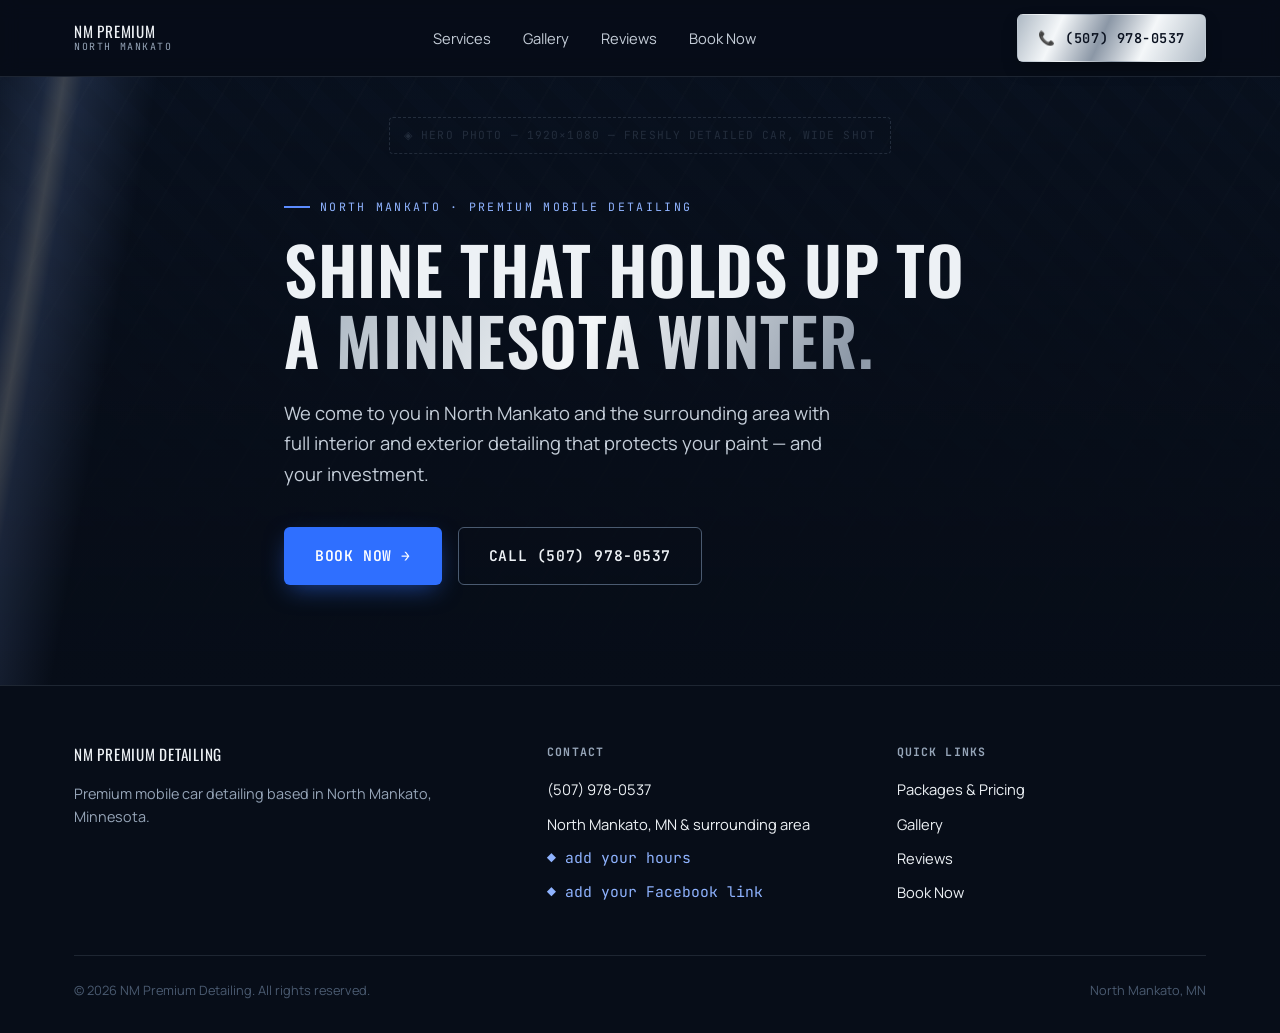
==== commit f0bbcdc3: "split-pages: add gallery page and update nav links to use separate pages (Services, Gallery, Reviews" ====
--- a/index.html
+++ b/index.html
@@ -4,7 +4,7 @@
   <meta charset="UTF-8">
   <meta name="viewport" content="width=device-width, initial-scale=1.0">
   <title>NM Premium Detailing | Home</title>
-  <meta name="description" content="Premium mobile car detailing in North Mankato, MN. Interior, exterior, and full detail packages built to protect your paint through Minnesota winters.">
+  <meta name="description" content="Premium mobile car detailing in North Mankato, MN. Interior, exterior, and full detail packages built to protect your paint — and your investment.">
   <link rel="icon" type="image/x-icon" href="/favicon.ico">
   <link rel="preconnect" href="https://fonts.googleapis.com">
   <link rel="preconnect" href="https://fonts.gstatic.com" crossorigin>
@@ -18,10 +18,10 @@
         <span class="brand-name">NM Premium<span>North Mankato</span></span>
       </a>
       <nav class="nav-links" aria-label="Primary">
-        <a href="/index.html">Home</a>
-        <a href="/packages.html">Packages</a>
-        <a href="/process.html">How it Works</a>
-        <a href="/contact.html">Contact</a>
+        <a href="/packages.html">Services</a>
+        <a href="/gallery.html">Gallery</a>
+        <a href="/process.html">Reviews</a>
+        <a href="/packages.html#book">Book Now</a>
       </nav>
       <div class="nav-cta">
         <a class="btn btn-chrome" href="tel:5079780537">📞 <span class="full">(507) 978-0537</span></a>
@@ -46,32 +46,6 @@
       </div>
     </section>
 
-    <!-- BEFORE / AFTER -->
-    <section class="ba-wrap" id="before-after">
-      <div class="container">
-        <div class="section-head">
-          <div class="eyebrow">See The Difference</div>
-          <h2>Real Results, Every Detail.</h2>
-          <p>Drag the slider. (This is a placeholder pair — swap in your own before/after shot below.)</p>
-        </div>
-        <div class="ba-slider">
-          <div class="ba-frame">
-            <div class="ba-img ba-before">
-              <span class="ba-tag">BEFORE</span>
-              <span class="ba-caption">◈ Photo slot — 1200×750 — dirty/dull vehicle, straight-on angle</span>
-            </div>
-            <div class="ba-img ba-after" id="baAfter">
-              <span class="ba-tag">AFTER</span>
-              <span class="ba-caption">◈ Photo slot — same angle — freshly detailed result</span>
-            </div>
-            <div class="ba-handle" id="baHandle" tabindex="0" aria-hidden="true"></div>
-          </div>
-          <input type="range" min="0" max="100" value="50" class="ba-range" id="baRange" aria-label="Drag to compare before and after photos">
-          <p class="ba-hint">Use your mouse, finger, or arrow keys to compare</p>
-        </div>
-      </div>
-    </section>
-
   </main>
 
   <div id="siteFooter"></div>
